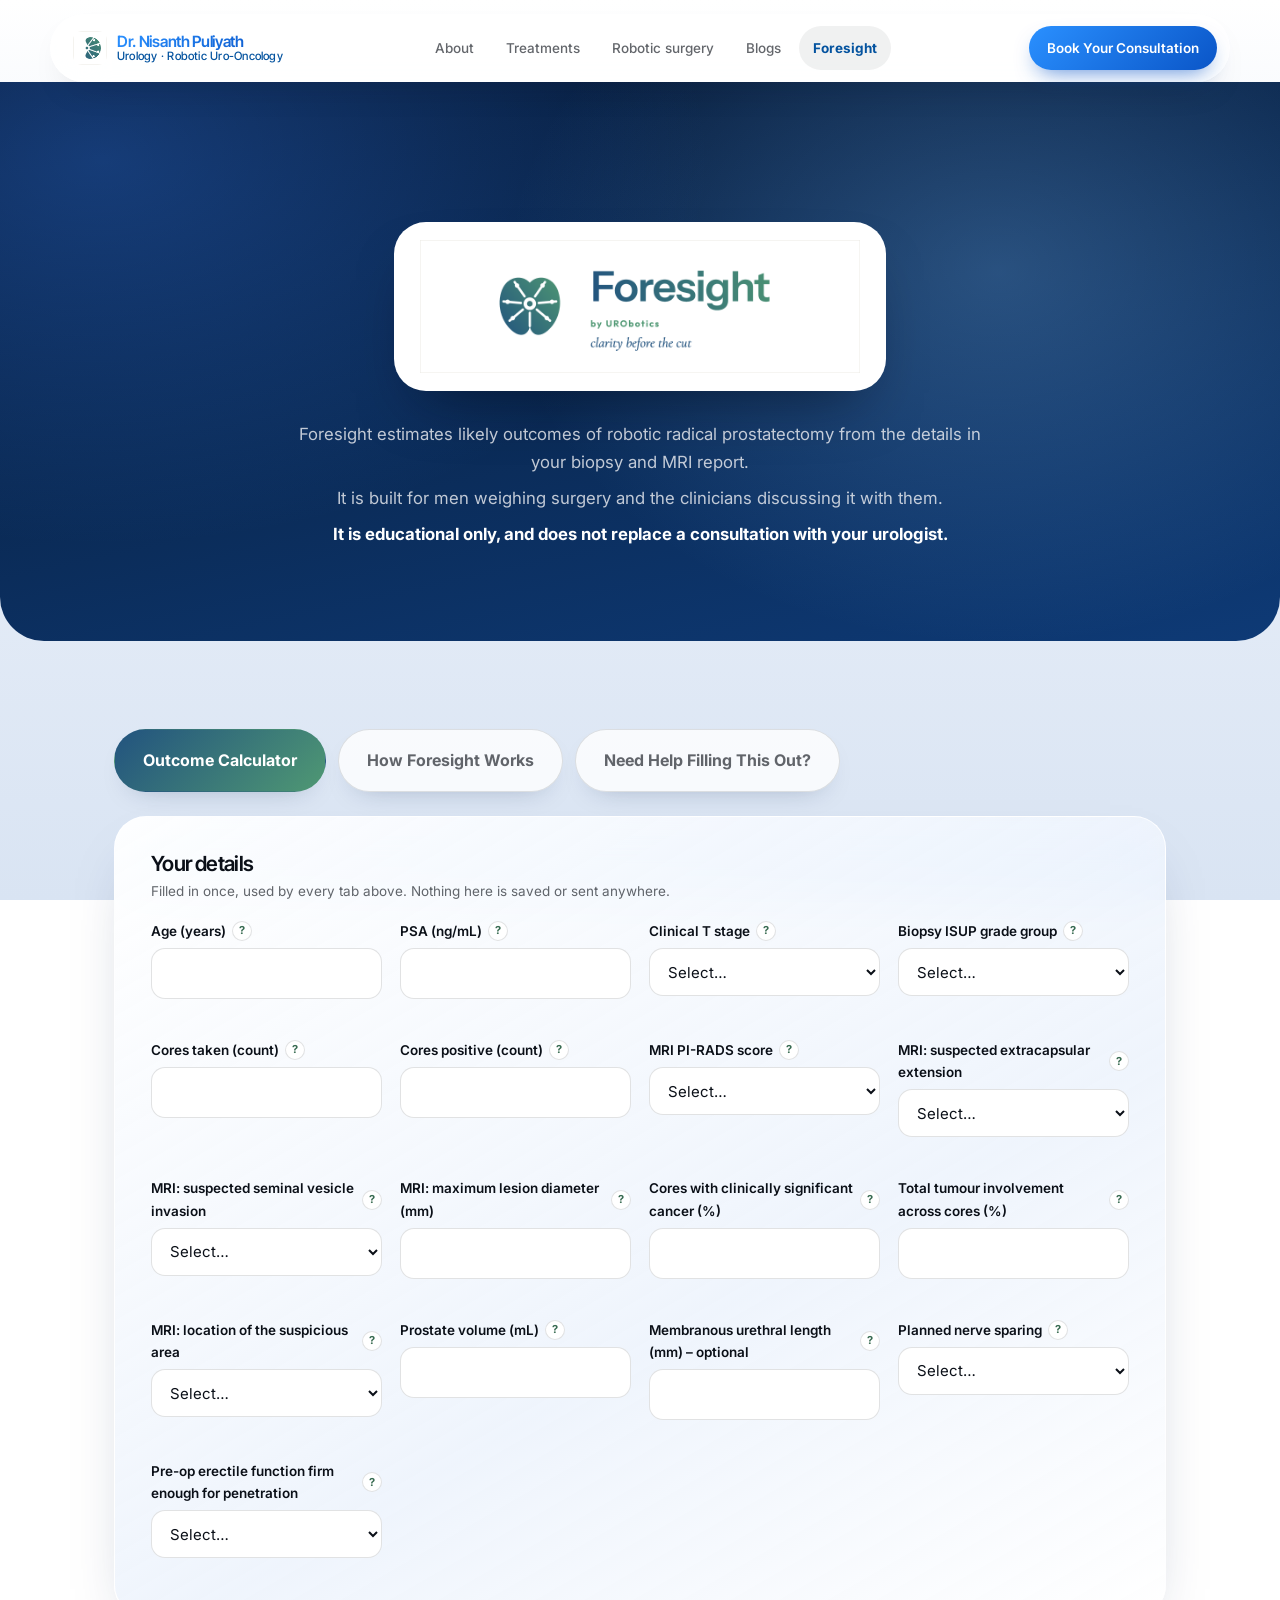
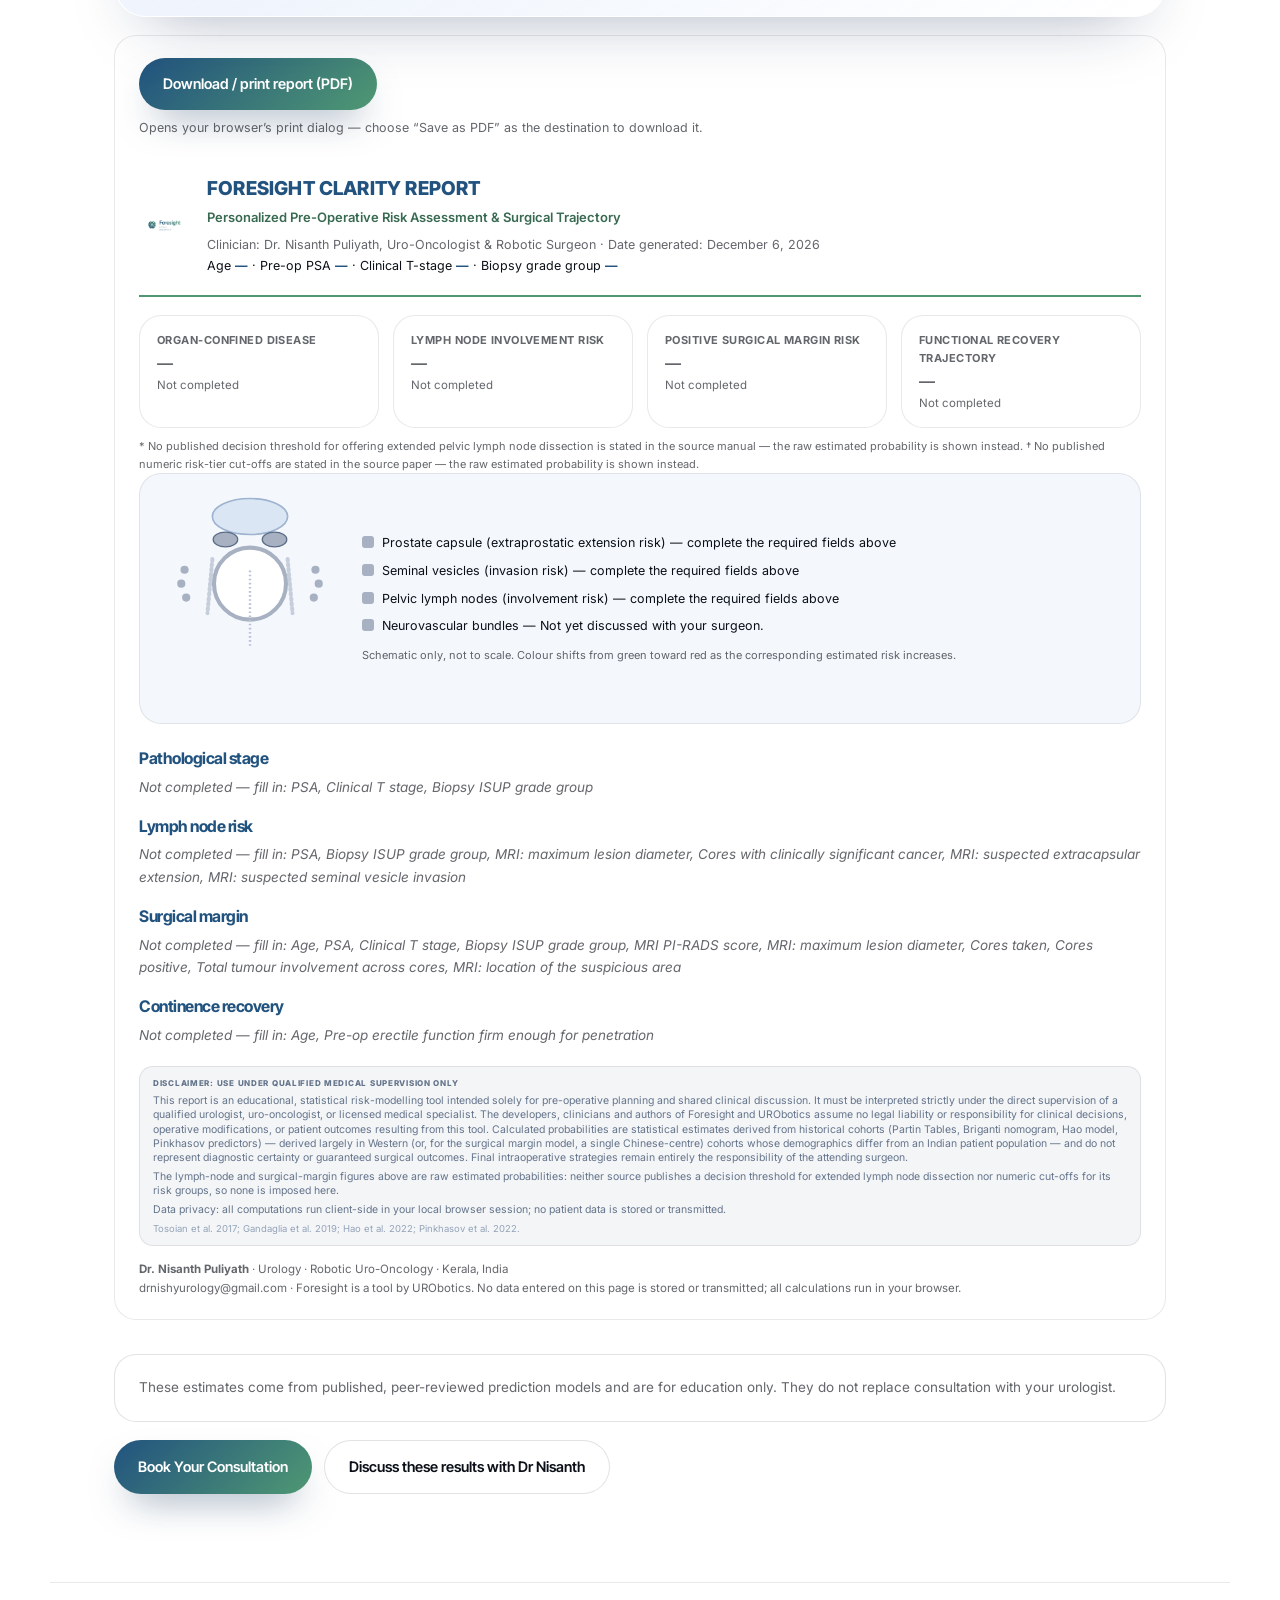
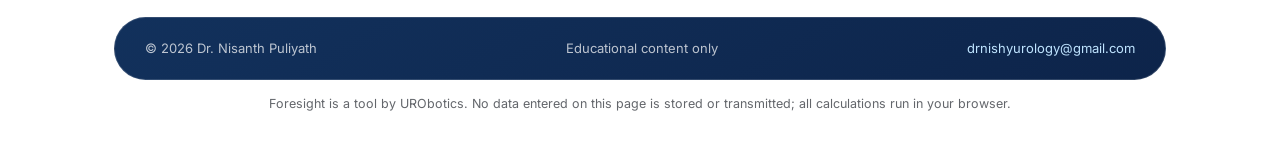
==== foresight/index.html @ 3241ddc8 "Move nav tabs above the form and rebuild print as a single-page letterhead Tabs (Outcome Calculator " ====
<!DOCTYPE html>
<html lang="en-IN">
<head>
<meta charset="UTF-8">
<meta name="viewport" content="width=device-width, initial-scale=1.0">
<title>Foresight by URObotics | Prostate cancer surgery outcome calculator</title>
<meta name="description" content="An educational pre-operative outcome calculator for men considering robotic radical prostatectomy, built on published prediction models. Not a substitute for consultation.">
<meta name="robots" content="index, follow, max-image-preview:large">
<meta name="theme-color" content="#eaf0f9">
<link rel="canonical" href="https://drnisanthpuliyathurologist.org/foresight/">
<link rel="icon" type="image/png" href="../images/favicon.png">
<link rel="apple-touch-icon" href="../images/favicon.png">

<meta property="og:type" content="website">
<meta property="og:locale" content="en_IN">
<meta property="og:site_name" content="Dr. Nisanth Puliyath">
<meta property="og:title" content="Foresight by URObotics">
<meta property="og:description" content="An educational pre-operative outcome calculator for men considering robotic radical prostatectomy, built on published prediction models.">
<meta property="og:url" content="https://drnisanthpuliyathurologist.org/foresight/">
<meta property="og:image" content="https://drnisanthpuliyathurologist.org/images/foresight-logo.png">
<meta name="twitter:card" content="summary">
<meta name="twitter:title" content="Foresight by URObotics">
<meta name="twitter:description" content="An educational pre-operative outcome calculator for men considering robotic radical prostatectomy.">

<link rel="preconnect" href="https://fonts.googleapis.com">
<link rel="preconnect" href="https://fonts.gstatic.com" crossorigin>
<link href="https://fonts.googleapis.com/css2?family=Inter+Tight:wght@400;500;600;700&family=Inter:wght@300;400;500;600&family=IBM+Plex+Mono:wght@400;500&display=swap" rel="stylesheet">
<style>
:root{
  --ink:#0b1018; --paper:#eaf0f9; --paper-2:#ffffff;
  --blue:#0a6ed1; --blue-ink:#04539f; --blue-bright:#2a90ff;
  --text:#0b1018; --muted:rgba(11,16,24,.64);
  --edge:rgba(11,16,24,.12); --edge-soft:rgba(11,16,24,.09);
  --r-sm:14px; --r-md:22px; --r-lg:32px; --r-xl:44px;
  --maxw:1180px; --pad:clamp(20px,5vw,64px);
  /* Foresight's own accent palette, sampled directly from the Foresight
     by URObotics logo (images/foresight-logo.png). --fs-teal-ink is a
     darkened variant of the sampled teal for text use, since the logo's
     own teal (#4f9873) only contrasts 3.46:1 on white (fails WCAG AA for
     body text); darkened to #376a50 for 6.29:1. */
  --fs-navy:#22537f; --fs-teal:#4f9873; --fs-teal-ink:#376a50;
  --fs-gradient:linear-gradient(135deg,var(--fs-navy),var(--fs-teal));
}
*,*::before,*::after{ box-sizing:border-box; }
html{ scroll-behavior:smooth; }
body{
  margin:0; background:linear-gradient(180deg,#ffffff 0%,var(--paper) 38%,#d9e4f3 100%);
  background-attachment:fixed; color:var(--text);
  font-family:'Inter',-apple-system,system-ui,sans-serif; font-size:17px; line-height:1.65;
  -webkit-font-smoothing:antialiased;
}
img{ max-width:100%; display:block; }
a{ color:inherit; text-decoration:none; }
button{ font:inherit; color:inherit; background:none; border:none; cursor:pointer; }
:focus-visible{ outline:2px solid var(--blue); outline-offset:3px; border-radius:6px; }
h1,h2,h3{ font-family:'Inter Tight',sans-serif; font-weight:600; letter-spacing:-.03em; line-height:1.1; margin:0; }
p{ margin:0 0 1em; }
p:last-child{ margin-bottom:0; }
.wrap{ max-width:var(--maxw); margin:0 auto; padding-inline:var(--pad); }
.band{ padding-block:clamp(48px,7vw,88px); }

/* nav (matches index.html) */
.nav{
  position:sticky; top:14px; z-index:80; margin:14px auto 0; width:min(calc(100% - 28px),var(--maxw));
  display:flex; align-items:center; justify-content:space-between; gap:20px;
  padding:11px 12px 11px 22px; border-radius:999px;
  background:rgba(255,255,255,.82); backdrop-filter:blur(26px) saturate(180%);
  -webkit-backdrop-filter:blur(26px) saturate(180%);
  border:1px solid rgba(255,255,255,.9);
  box-shadow:inset 0 1px 0 #fff, 0 16px 40px -26px rgba(11,16,24,.45);
}
.brand{ display:flex; align-items:center; gap:10px; }
.brand-mark{ width:34px; height:34px; border-radius:9px; object-fit:cover; flex:0 0 auto; }
.brand-copy{ display:flex; flex-direction:column; line-height:1.15; }
.brand-copy b{
  font-family:'Inter Tight',sans-serif; font-size:15.5px; font-weight:600; letter-spacing:-.02em;
  background:linear-gradient(135deg,#2a90ff,#0a55c7); -webkit-background-clip:text; background-clip:text; color:transparent;
}
.brand-copy span{ font-family:'Inter Tight',sans-serif; font-size:11.5px; font-weight:500; letter-spacing:.02em; color:var(--blue-ink); }
.nav-links{ display:flex; align-items:center; gap:4px; }
.nav-links a{ font-size:13.5px; font-weight:500; color:var(--muted); padding:11px 14px; border-radius:999px; transition:color .2s,background .25s; }
.nav-links a:hover,.nav-links a[aria-current]{ color:var(--text); background:rgba(11,16,24,.06); }
.nav-links a[aria-current]{ color:var(--blue-ink); font-weight:700; }
.nav-cta{
  font-size:13.5px; font-weight:600; padding:11px 18px; border-radius:999px; white-space:nowrap;
  background:linear-gradient(135deg,#2a90ff,#0a55c7); color:#fff; box-shadow:0 10px 22px -9px rgba(10,85,199,.7);
}
.burger{ display:none; width:46px; height:46px; border-radius:999px; border:1px solid var(--edge); background:rgba(11,16,24,.04); }
.burger i{ display:block; width:16px; height:1.5px; background:var(--text); margin:3.5px auto; transition:transform .3s,opacity .2s; }
.menu{
  position:fixed; inset:78px 14px auto 14px; z-index:79; padding:14px; border-radius:var(--r-lg);
  background:rgba(255,255,255,.96); backdrop-filter:blur(30px) saturate(180%); -webkit-backdrop-filter:blur(30px) saturate(180%);
  border:1px solid rgba(255,255,255,.9); box-shadow:0 30px 70px -30px rgba(11,16,24,.5);
  display:none; flex-direction:column;
}
.menu.open{ display:flex; }
.menu a{ padding:15px 16px; min-height:48px; display:flex; align-items:center; border-radius:var(--r-sm); font-size:16px; font-weight:500; }
.menu a:hover{ background:rgba(11,16,24,.05); }
@media (max-width:860px){ .nav-links,.nav-cta{ display:none; } .burger{ display:block; } }

/* hero band — the site's deep-blue "premium surface", matching the main
   page's header. The logo PNG bakes in its own opaque white background, so
   it sits on a white card rather than directly on the blue. */
.fs-hero-band{
  position:relative; overflow:hidden; isolation:isolate;
  background:
    radial-gradient(980px 620px at 8% 14%, rgba(56,132,255,.30), transparent 62%),
    radial-gradient(820px 620px at 78% 34%, rgba(130,195,255,.26), transparent 60%),
    linear-gradient(168deg,#061936 0%,#0a2953 48%,#0e3a76 100%);
  border-radius:0 0 var(--r-xl) var(--r-xl);
  padding-block:clamp(96px,14vw,140px) clamp(56px,8vw,84px);
}
.fs-hero{ text-align:center; }
.fs-logo-card{
  display:inline-block; background:#fff; border-radius:var(--r-lg);
  padding:18px 26px; box-shadow:0 30px 60px -28px rgba(3,10,26,.6);
}
.fs-lockup-img{ max-width:min(440px,80vw); margin:0; }
.fs-intro{ max-width:64ch; margin:24px auto 0; text-align:center; color:rgba(245,245,247,.78); font-size:1.05rem; }
.fs-intro p{ margin-bottom:.5em; }
.fs-intro strong{ color:#fff; }

/* glass card */
.glass{
  background:linear-gradient(150deg,rgba(255,255,255,.94),rgba(235,242,252,.8) 60%,rgba(255,255,255,.88));
  backdrop-filter:blur(24px) saturate(170%); -webkit-backdrop-filter:blur(24px) saturate(170%);
  border:1px solid rgba(255,255,255,.9); border-radius:var(--r-lg);
  box-shadow:0 28px 64px -34px rgba(17,38,80,.4); padding:clamp(20px,3.4vw,36px);
}

/* form */
.fs-form-wrap{ margin-top:22px; }
.fs-form{ display:grid; grid-template-columns:repeat(auto-fit,minmax(220px,1fr)); gap:18px; }
.fs-field{ display:flex; flex-direction:column; gap:6px; position:relative; }
.fs-label-row{ display:flex; align-items:center; gap:6px; }
.fs-field label{ font-size:13.5px; font-weight:600; color:var(--text); }
.fs-tip{
  width:20px; height:20px; border-radius:50%; border:1px solid var(--edge); background:#fff;
  font-size:11px; font-weight:700; color:var(--fs-teal-ink); line-height:1; flex:0 0 auto;
}
.fs-tip-text{
  display:none; font-size:12.5px; color:var(--muted); background:rgba(235,242,252,.9);
  border:1px solid var(--edge-soft); border-radius:var(--r-sm); padding:8px 10px; margin:-2px 0 2px;
}
.fs-tip-text--open{ display:block; }
.fs-field input,.fs-field select{
  font:inherit; font-size:15px; padding:12px 14px; border-radius:var(--r-sm);
  border:1px solid var(--edge); background:#fff; color:var(--text); min-height:48px;
}
.fs-field input:focus,.fs-field select:focus{ border-color:var(--fs-teal); }
.fs-field input[aria-invalid="true"],.fs-field select[aria-invalid="true"]{ border-color:#c0392b; }
.fs-error{ min-height:16px; font-size:12.5px; color:#c0392b; margin:0; }

/* tabs — primary nav, sits above the form */
.fs-tabs-wrap{ margin-bottom:24px; }
.fs-tablist{ display:flex; flex-wrap:wrap; gap:12px; margin:0; }
.fs-tab{
  padding:17px 28px; border-radius:999px; font-size:16px; font-weight:700;
  border:1px solid var(--edge); background:rgba(255,255,255,.8); color:var(--muted); min-height:56px;
  box-shadow:0 12px 28px -18px rgba(17,38,80,.35);
}
.fs-tab[aria-selected="true"]{ background:var(--fs-gradient); color:#fff; border-color:transparent; }
.fs-panels{ margin-top:18px; }
.fs-panel{ padding:22px 24px; border-radius:var(--r-md); background:rgba(255,255,255,.75); border:1px solid var(--edge-soft); }

/* CTAs + note */
.fs-note{
  margin-top:34px; padding:22px 24px; border-radius:var(--r-md);
  background:rgba(255,255,255,.72); border:1px solid var(--edge); font-size:13.5px; color:var(--muted); line-height:1.6;
}
.fs-cta-row{ display:flex; flex-wrap:wrap; gap:12px; margin-top:18px; }
.btn{
  display:inline-flex; align-items:center; gap:8px; font-family:'Inter Tight',sans-serif;
  font-size:14.5px; font-weight:600; padding:14px 24px; border-radius:999px;
}
.btn-primary{ background:var(--fs-gradient); color:#fff; box-shadow:0 18px 38px -16px rgba(22,54,92,.55); }
.btn-ghost{ background:rgba(255,255,255,.8); border:1px solid var(--edge); color:var(--text); }

/* report tab */
.fs-report{ display:flex; flex-direction:column; gap:22px; align-items:flex-start; }
.fs-report-hint{ font-size:12.5px; color:var(--muted); margin-top:-14px; }
.fs-report-doc{ width:100%; }
.fs-report-header{ display:flex; align-items:center; gap:16px; padding-bottom:18px; border-bottom:2px solid var(--fs-teal); margin-bottom:18px; }
.fs-report-logo{ width:52px; height:auto; flex:0 0 auto; }
.fs-report-title{ font-family:'Inter Tight',sans-serif; font-weight:800; font-size:1.2rem; letter-spacing:.01em; color:var(--fs-navy); text-transform:uppercase; }
.fs-report-subtitle{ font-size:13px; color:var(--fs-teal-ink); font-weight:600; margin-top:2px; }
.fs-report-meta{ font-size:12.5px; color:var(--muted); margin-top:6px; line-height:1.55; }
.fs-report-inputs{ font-size:12.5px; color:var(--text); margin-top:2px; }
.fs-report-inputs b{ color:var(--fs-navy); }
.fs-report-section{ margin-bottom:20px; }
.fs-report-heading{ font-family:'Inter Tight',sans-serif; font-weight:700; font-size:1rem; color:var(--fs-navy); margin:0 0 8px; }
.fs-report-lines{ display:flex; flex-direction:column; gap:6px; }
.fs-report-line{ display:flex; flex-wrap:wrap; justify-content:space-between; gap:6px 16px; font-size:13.5px; }
.fs-report-line-label{ color:var(--text); }
.fs-report-line-value{ color:var(--fs-teal-ink); font-weight:600; text-align:right; }
.fs-report-note,.fs-report-source{ font-size:12px; color:var(--muted); margin-top:6px; }
.fs-report-empty{ font-size:13.5px; color:var(--muted); font-style:italic; }
.fs-report-footer{ font-size:11.5px; color:var(--muted); margin-top:14px; line-height:1.6; }

/* compact fine-print disclaimer */
.fs-disclaimer{ margin-top:8px; padding:10px 13px; border-radius:var(--r-sm); border:1px solid var(--edge-soft); background:rgba(100,116,139,.07); }
.fs-disclaimer-head{ font-size:8px; font-weight:800; text-transform:uppercase; letter-spacing:.09em; color:#64748b; margin:0 0 4px; }
.fs-disclaimer-body{ font-size:10.5px; line-height:1.35; color:#64748b; }
.fs-disclaimer-body p{ margin:0 0 5px; }
.fs-disclaimer-body p:last-child{ margin-bottom:0; }
.fs-disclaimer-citations{ font-size:9.5px; color:#94a3b8; }

/* risk chips */
.fs-risk-chip{ display:inline-block; padding:2px 11px; border-radius:999px; color:#fff; font-weight:700; }
.fs-plain-odds{ font-size:11px; color:var(--muted); font-style:italic; margin-top:4px; }

/* static informational panels (How it works / Need help) */
.fs-static-heading{ font-family:'Inter Tight',sans-serif; font-weight:700; font-size:1.05rem; color:var(--fs-navy); margin:0 0 10px; }
.fs-static-section{ margin-bottom:24px; }
.fs-static-section:last-child{ margin-bottom:0; }
.fs-static-list{ margin:0; padding-left:20px; font-size:14.5px; color:var(--text); line-height:1.6; }
.fs-static-list li{ margin-bottom:6px; }
.fs-steps{ display:flex; flex-direction:column; gap:12px; }
.fs-step{ display:flex; gap:14px; align-items:flex-start; padding:15px 17px; border-radius:var(--r-md); background:rgba(255,255,255,.75); border:1px solid var(--edge-soft); }
.fs-step-num{
  flex:0 0 auto; width:28px; height:28px; border-radius:50%; background:var(--fs-gradient); color:#fff;
  display:flex; align-items:center; justify-content:center; font-weight:700; font-size:13px;
}
.fs-step-body b{ display:block; margin-bottom:3px; color:var(--fs-navy); font-family:'Inter Tight',sans-serif; }
.fs-step-body{ font-size:14px; color:var(--text); }
.fs-help-checklist{ margin:10px 0 0; padding-left:20px; font-size:14.5px; color:var(--text); line-height:1.6; }
.fs-help-checklist li{ margin-bottom:6px; }
.fs-help-position{ font-size:14.5px; color:var(--text); }
.fs-help-confidential{ font-size:12.5px; color:var(--muted); margin-top:18px; padding-top:16px; border-top:1px solid var(--edge-soft); }

/* report dashboard */
.fs-report-dash{ display:grid; grid-template-columns:repeat(auto-fit,minmax(190px,1fr)); gap:14px; margin-bottom:10px; }
.fs-dash-card{ background:#fff; border:1px solid var(--edge-soft); border-radius:var(--r-md); padding:15px 17px; }
.fs-dash-card-label{ font-size:11px; font-weight:700; letter-spacing:.04em; text-transform:uppercase; color:var(--muted); margin-bottom:6px; }
.fs-dash-card-value{ font-family:'Inter Tight',sans-serif; font-weight:700; font-size:1.5rem; color:var(--fs-navy); line-height:1.1; }
.fs-dash-card-value--muted{ color:var(--muted); font-size:1rem; font-weight:600; }
.fs-dash-card-sub{ font-size:11.5px; color:var(--muted); margin-top:5px; line-height:1.45; }
.fs-report-dash-notes{ font-size:11px; color:var(--muted); margin:8px 0 24px; line-height:1.6; }

/* anatomical diagram */
.fs-anatomy{ display:flex; flex-wrap:wrap; gap:22px; align-items:center; margin-bottom:26px; padding:18px 20px; border-radius:var(--r-md); background:rgba(235,242,252,.55); border:1px solid var(--edge-soft); }
.fs-anatomy-svg{ width:180px; height:auto; flex:0 0 auto; }
.fs-anatomy-legend{ flex:1 1 220px; display:flex; flex-direction:column; gap:7px; font-size:12.5px; color:var(--text); }
.fs-anatomy-legend-row{ display:flex; align-items:flex-start; gap:8px; }
.fs-anatomy-swatch{ width:12px; height:12px; border-radius:3px; flex:0 0 auto; margin-top:3px; }
.fs-anatomy-caption{ font-size:11px; color:var(--muted); margin-top:2px; }

/* print-only "Centered Hero" letterhead — hidden on screen, shown only in @media print below */
.fs-print-header{ display:none; }

@page{ size:A4 portrait; margin:12mm 15mm; }
@media print{
  .nav, .menu, .fs-hero-band, .fs-form-wrap, .fs-tabs-wrap, .fs-note, .fs-cta-row, footer,
  #netlify-identity-widget, [id*="netlify-toolbar" i], [class*="netlify-toolbar" i], [id*="netlify-badge" i], [class*="netlify-badge" i],
  .no-print{ display:none !important; }
  body{ background:#fff !important; }
  main.wrap.band{ padding:0 !important; max-width:100% !important; }
  .fs-panels, .fs-panel{ padding:0 !important; margin:0 !important; border:none !important; box-shadow:none !important; background:#fff !important; border-radius:0 !important; }
  .fs-panel[hidden]{ display:none !important; }
  .fs-report{ display:block; gap:0; }

  /* Centered Hero letterhead replaces the on-screen left-aligned header */
  .fs-report-header{ display:none !important; }
  .fs-print-header{
    display:flex; flex-direction:column; align-items:center; text-align:center;
    border-bottom:2px solid #e2e8f0; padding-bottom:10px; margin-bottom:14px;
  }
  .fs-print-logo{ max-height:100px; width:auto; margin:0 auto 8px; }
  .fs-print-title{ font-family:'Inter Tight',sans-serif; font-weight:800; font-size:20pt; letter-spacing:-.01em; color:var(--fs-navy); text-transform:uppercase; }
  .fs-print-subtitle{ font-size:11pt; color:#64748b; margin-top:3px; }
  .fs-print-meta{ font-size:9pt; color:#475569; margin-top:10px; line-height:1.6; }
  .fs-print-meta b{ color:var(--fs-navy); }

  .fs-report-dash{ grid-template-columns:repeat(4,1fr); gap:8px; margin-bottom:10px; }
  .fs-dash-card{ border:1px solid #ccc; padding:7px 9px; break-inside:avoid; }
  .fs-dash-card-value{ font-size:1.2rem; }
  .fs-report-dash-notes{ display:none !important; }
  .fs-anatomy{ background:#fff !important; border:1px solid #ccc; break-inside:avoid; padding:12px 16px; margin:0 auto 14px; gap:16px; justify-content:center; max-width:520px; }
  .fs-anatomy-svg{ width:130px; }

  /* Aggressive pruning: the per-model detail write-ups (raw CI breakdowns,
     odds ratios, "no published threshold" caveats) are dropped from print
     entirely — the dashboard + disclaimer already carry what a printed
     page needs; the full detail stays in the on-screen calculator. */
  .fs-report-section{ display:none !important; }

  .fs-disclaimer{ break-inside:avoid; margin-top:8px; padding:8px 11px; }
  .fs-disclaimer-head{ font-size:8pt !important; }
  .fs-disclaimer-body{ font-size:7.5pt !important; line-height:1.3 !important; }
  .fs-disclaimer-citations{ font-size:7pt !important; }
  .fs-report-footer{ font-size:6.5pt; margin-top:8px; }
}

/* footer */
footer{ padding:34px 0 44px; border-top:1px solid var(--edge-soft); margin-top:20px; }
.foot{
  display:flex; flex-wrap:wrap; gap:16px; justify-content:space-between; align-items:center;
  padding:20px clamp(20px,3vw,30px); border-radius:var(--r-lg);
  background:linear-gradient(150deg,#12315c,#0d244a); border:1px solid rgba(255,255,255,.14);
  color:rgba(255,255,255,.72); font-size:13px;
}
.foot a{ color:#bfe4ff; }
.foot a:hover{ color:#fff; }
.fs-privacy{ margin-top:14px; font-size:12.5px; color:var(--muted); text-align:center; }
</style>
</head>
<body>

<nav class="nav" id="nav">
  <a href="../index.html" class="brand">
    <img src="../images/favicon.png" alt="" class="brand-mark" width="34" height="34">
    <span class="brand-copy">
      <b>Dr. Nisanth Puliyath</b>
      <span>Urology &middot; Robotic Uro-Oncology</span>
    </span>
  </a>
  <div class="nav-links">
    <a href="../index.html#about">About</a>
    <a href="../index.html#treatments">Treatments</a>
    <a href="../index.html#robotic">Robotic surgery</a>
    <a href="../blog.html">Blogs</a>
    <a href="./" aria-current="page">Foresight</a>
  </div>
  <a href="https://cloudurologist.setmore.com?utm_source=in-app&amp;utm_medium=iosapp&amp;utm_campaign=settsharebp" class="nav-cta" target="_blank" rel="noopener">Book Your Consultation</a>
  <button class="burger" id="burger" aria-label="Open menu" aria-expanded="false" aria-controls="menu">
    <i></i><i></i><i></i>
  </button>
</nav>
<div class="menu" id="menu">
  <a href="../index.html#about">About</a>
  <a href="../index.html#treatments">Treatments</a>
  <a href="../index.html#robotic">Robotic surgery</a>
  <a href="../blog.html">Blogs</a>
  <a href="./" aria-current="page">Foresight</a>
  <a href="https://cloudurologist.setmore.com?utm_source=in-app&amp;utm_medium=iosapp&amp;utm_campaign=settsharebp" target="_blank" rel="noopener">Book Your Consultation</a>
</div>

<div class="fs-hero-band">
  <div class="wrap fs-hero">
    <h1><span class="fs-logo-card"><img class="fs-lockup-img" src="../images/foresight-logo.png" alt="Foresight by URObotics — clarity before the cut"></span></h1>
    <div class="fs-intro">
      <p>Foresight estimates likely outcomes of robotic radical prostatectomy from the details in your biopsy and MRI report.</p>
      <p>It is built for men weighing surgery and the clinicians discussing it with them.</p>
      <p><strong>It is educational only, and does not replace a consultation with your urologist.</strong></p>
    </div>
  </div>
</div>

<main class="wrap band">

  <div id="foresight-tabs" class="fs-tabs-wrap"></div>

  <div class="glass fs-form-wrap">
    <h2 style="font-size:1.3rem;margin-bottom:4px">Your details</h2>
    <p style="font-size:13.5px;color:var(--muted);margin-bottom:0">Filled in once, used by every tab above. Nothing here is saved or sent anywhere.</p>
    <div id="foresight-form" style="margin-top:18px"></div>
  </div>

  <div id="foresight-results"></div>

  <div class="fs-note">
    These estimates come from published, peer-reviewed prediction models and are for education only. They do not replace consultation with your urologist.
  </div>
  <div class="fs-cta-row">
    <a class="btn btn-primary" href="https://cloudurologist.setmore.com?utm_source=in-app&amp;utm_medium=iosapp&amp;utm_campaign=settsharebp" target="_blank" rel="noopener">Book Your Consultation</a>
    <a class="btn btn-ghost" href="mailto:drnishyurology@gmail.com?subject=Discussing%20my%20Foresight%20results">Discuss these results with Dr Nisanth</a>
  </div>

</main>

<footer class="wrap">
  <div class="foot">
    <span>&copy; 2026 Dr. Nisanth Puliyath</span>
    <span>Educational content only</span>
    <a href="mailto:drnishyurology@gmail.com">drnishyurology@gmail.com</a>
  </div>
  <p class="fs-privacy">Foresight is a tool by URObotics. No data entered on this page is stored or transmitted; all calculations run in your browser.</p>
</footer>

<script>
(function(){
  'use strict';
  var burger = document.getElementById('burger');
  var menu = document.getElementById('menu');
  if (burger && menu){
    burger.addEventListener('click', function(){
      var open = menu.classList.toggle('open');
      burger.setAttribute('aria-expanded', open ? 'true' : 'false');
    });
  }
})();
</script>
<script src="models.js"></script>
<script src="app.js"></script>
</body>
</html>
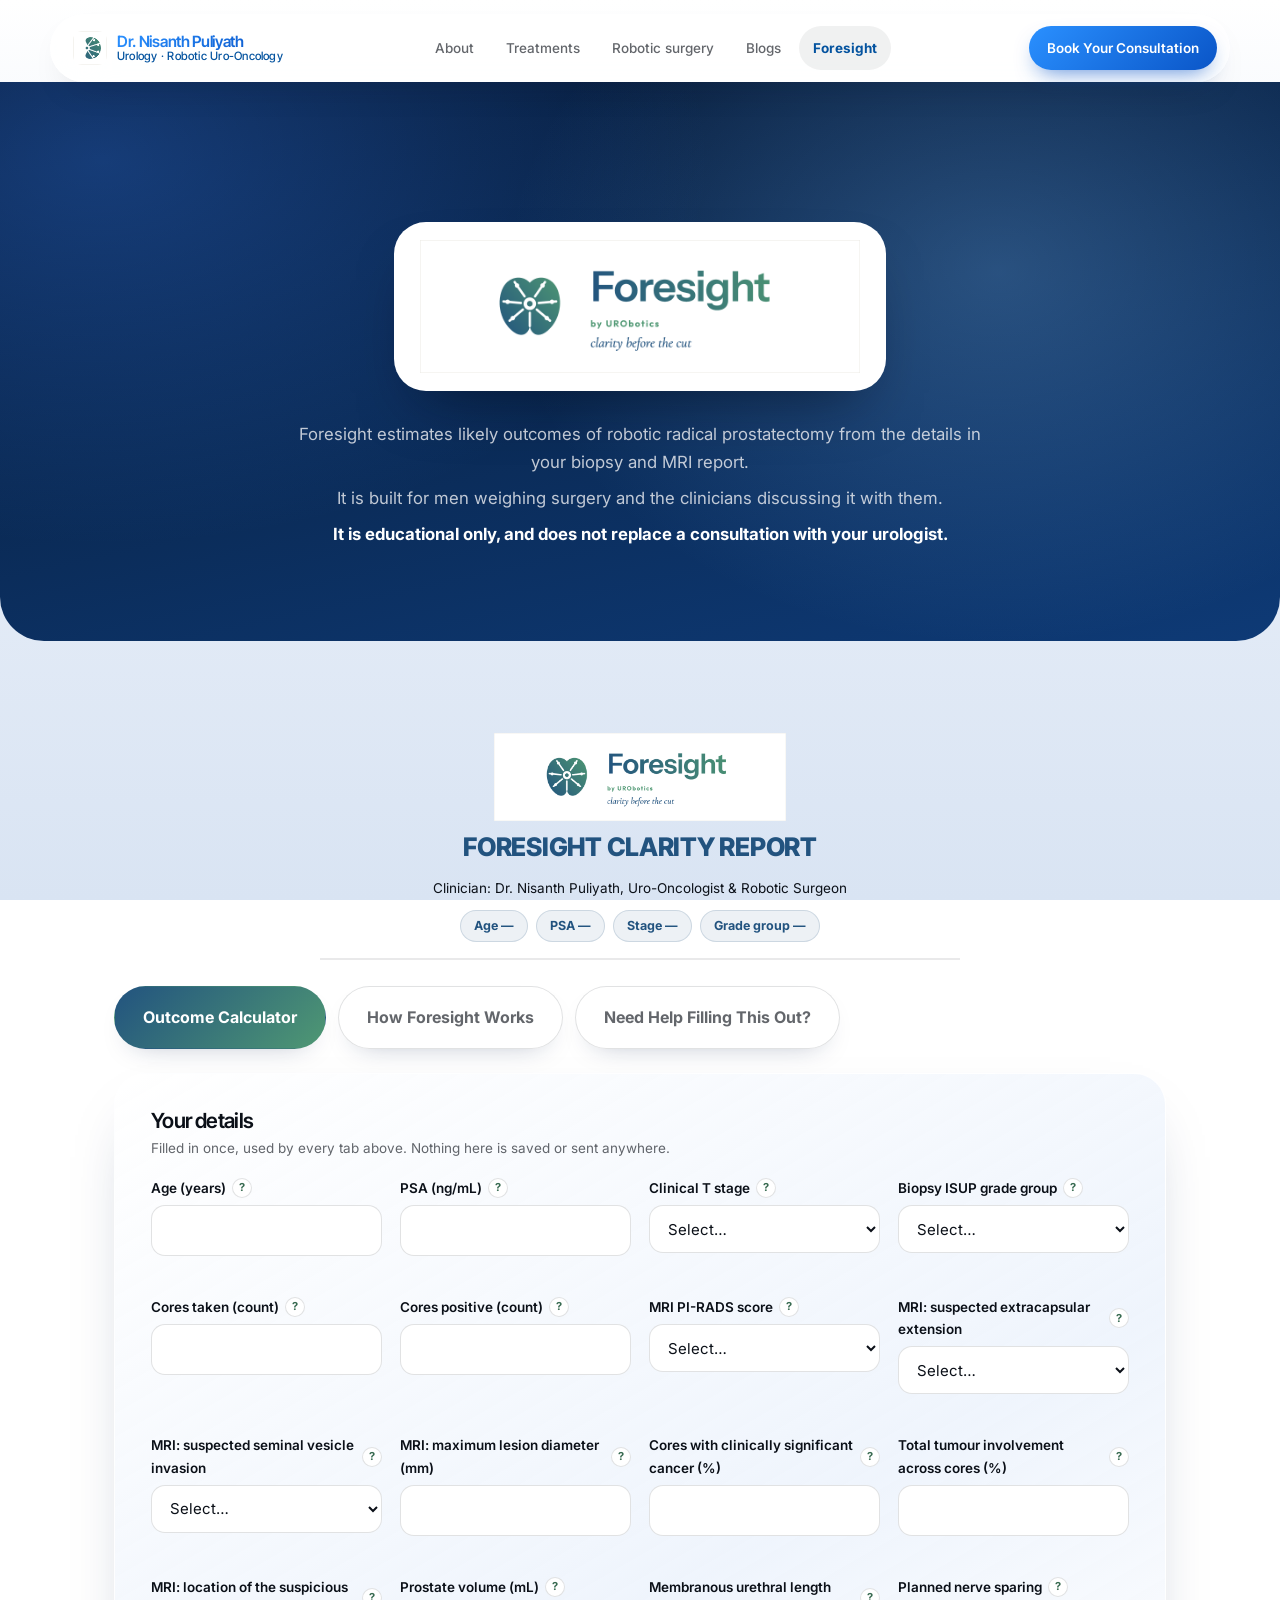
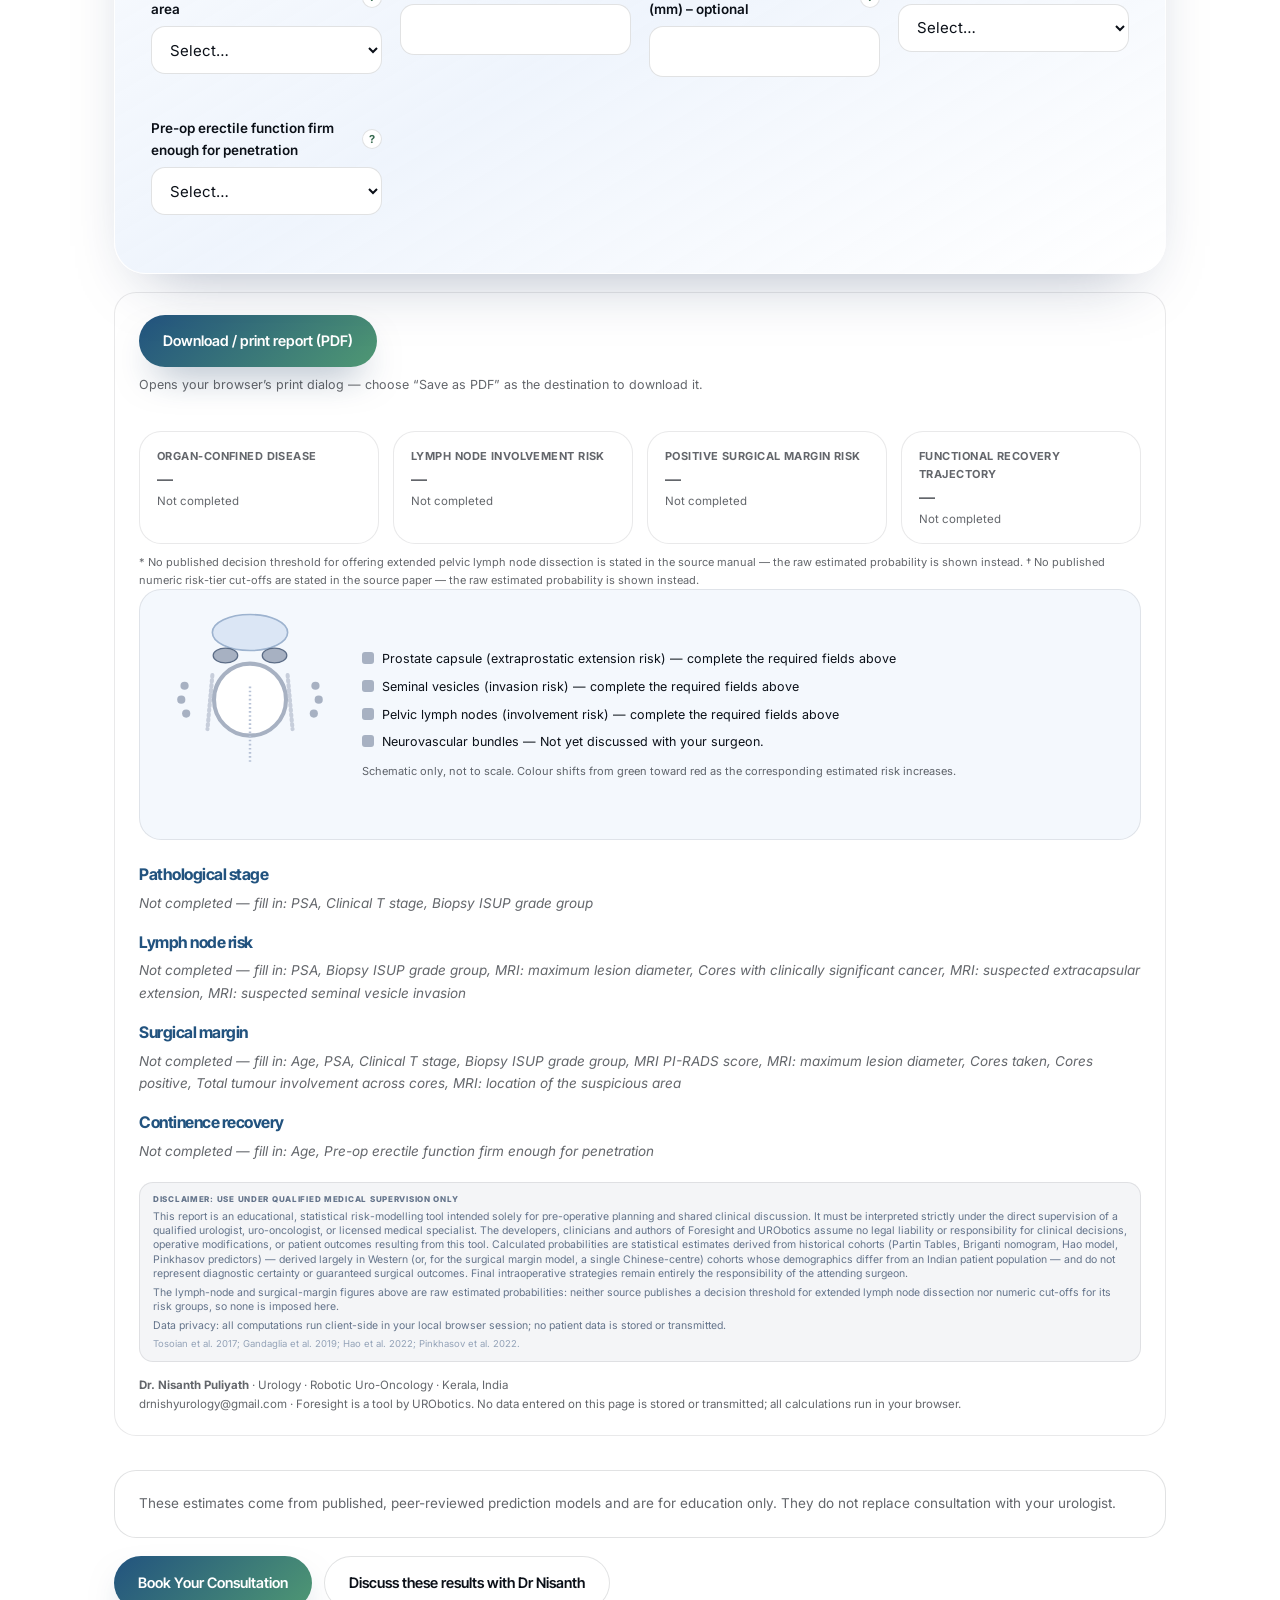
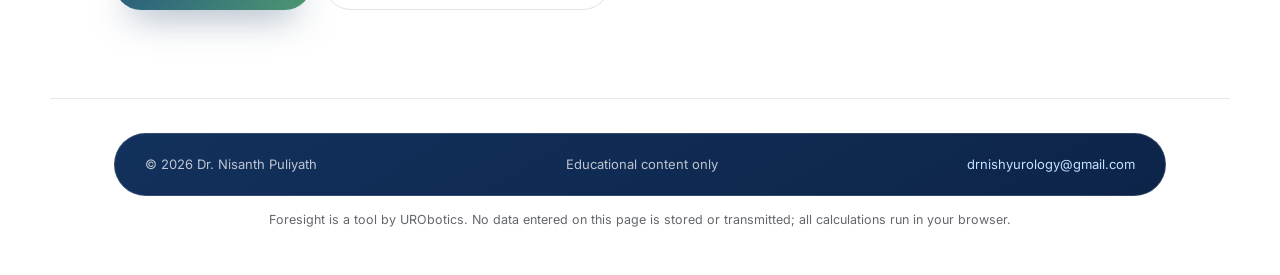
==== commit c0c25797: "Make the logo/title letterhead shared across all 3 tabs Previously the Foresight logo + "Foresight C" ====
--- a/foresight/index.html
+++ b/foresight/index.html
@@ -151,6 +151,26 @@
 .fs-field input[aria-invalid="true"],.fs-field select[aria-invalid="true"]{ border-color:#c0392b; }
 .fs-error{ min-height:16px; font-size:12.5px; color:#c0392b; margin:0; }
 
+/* letterhead — logo + title stay visible on every tab; the clinician /
+   patient-input badges only show while the Outcome Calculator tab is
+   active. Serves both the on-screen page and the printed report. */
+.fs-letterhead{ text-align:center; padding-top:4px; margin-bottom:26px; }
+.fs-letterhead-logo{ height:88px; width:auto; margin:0 auto 12px; display:block; }
+.fs-letterhead-title{
+  font-family:'Inter Tight',sans-serif; font-weight:800; font-size:1.6rem; letter-spacing:-.01em;
+  color:var(--fs-navy); text-transform:uppercase; margin:0 0 16px;
+}
+.fs-letterhead-meta{
+  display:flex; flex-wrap:wrap; justify-content:center; align-items:center; gap:10px 18px;
+  border-bottom:2px solid var(--edge-soft); padding-bottom:16px; max-width:640px; margin:0 auto;
+}
+.fs-letterhead-clinician{ font-size:13.5px; color:var(--text); }
+.fs-letterhead-badges{ display:flex; flex-wrap:wrap; gap:8px; justify-content:center; }
+.fs-badge{
+  font-size:12.5px; font-weight:700; padding:5px 13px; border-radius:999px;
+  background:rgba(34,83,127,.08); color:var(--fs-navy); border:1px solid rgba(34,83,127,.16);
+}
+
 /* tabs — primary nav, sits above the form */
 .fs-tabs-wrap{ margin-bottom:24px; }
 .fs-tablist{ display:flex; flex-wrap:wrap; gap:12px; margin:0; }
@@ -180,13 +200,6 @@
 .fs-report{ display:flex; flex-direction:column; gap:22px; align-items:flex-start; }
 .fs-report-hint{ font-size:12.5px; color:var(--muted); margin-top:-14px; }
 .fs-report-doc{ width:100%; }
-.fs-report-header{ display:flex; align-items:center; gap:16px; padding-bottom:18px; border-bottom:2px solid var(--fs-teal); margin-bottom:18px; }
-.fs-report-logo{ width:52px; height:auto; flex:0 0 auto; }
-.fs-report-title{ font-family:'Inter Tight',sans-serif; font-weight:800; font-size:1.2rem; letter-spacing:.01em; color:var(--fs-navy); text-transform:uppercase; }
-.fs-report-subtitle{ font-size:13px; color:var(--fs-teal-ink); font-weight:600; margin-top:2px; }
-.fs-report-meta{ font-size:12.5px; color:var(--muted); margin-top:6px; line-height:1.55; }
-.fs-report-inputs{ font-size:12.5px; color:var(--text); margin-top:2px; }
-.fs-report-inputs b{ color:var(--fs-navy); }
 .fs-report-section{ margin-bottom:20px; }
 .fs-report-heading{ font-family:'Inter Tight',sans-serif; font-weight:700; font-size:1rem; color:var(--fs-navy); margin:0 0 8px; }
 .fs-report-lines{ display:flex; flex-direction:column; gap:6px; }
@@ -245,9 +258,6 @@
 .fs-anatomy-swatch{ width:12px; height:12px; border-radius:3px; flex:0 0 auto; margin-top:3px; }
 .fs-anatomy-caption{ font-size:11px; color:var(--muted); margin-top:2px; }
 
-/* print-only "Centered Hero" letterhead — hidden on screen, shown only in @media print below */
-.fs-print-header{ display:none; }
-
 @page{ size:A4 portrait; margin:12mm 15mm; }
 @media print{
   .nav, .menu, .fs-hero-band, .fs-form-wrap, .fs-tabs-wrap, .fs-note, .fs-cta-row, footer,
@@ -259,17 +269,13 @@
   .fs-panel[hidden]{ display:none !important; }
   .fs-report{ display:block; gap:0; }
 
-  /* Centered Hero letterhead replaces the on-screen left-aligned header */
-  .fs-report-header{ display:none !important; }
-  .fs-print-header{
-    display:flex; flex-direction:column; align-items:center; text-align:center;
-    border-bottom:2px solid #e2e8f0; padding-bottom:10px; margin-bottom:14px;
-  }
-  .fs-print-logo{ max-height:100px; width:auto; margin:0 auto 8px; }
-  .fs-print-title{ font-family:'Inter Tight',sans-serif; font-weight:800; font-size:20pt; letter-spacing:-.01em; color:var(--fs-navy); text-transform:uppercase; }
-  .fs-print-subtitle{ font-size:11pt; color:#64748b; margin-top:3px; }
-  .fs-print-meta{ font-size:9pt; color:#475569; margin-top:10px; line-height:1.6; }
-  .fs-print-meta b{ color:var(--fs-navy); }
+  /* Same shared letterhead as on screen, just re-sized to fit one page */
+  .fs-letterhead{ margin-bottom:14px; }
+  .fs-letterhead-logo{ height:100px; margin-bottom:8px; }
+  .fs-letterhead-title{ font-size:20pt; margin-bottom:10px; }
+  .fs-letterhead-meta{ padding-bottom:10px; gap:6px 14px; }
+  .fs-letterhead-clinician{ font-size:9pt; color:#475569; }
+  .fs-badge{ font-size:8pt; padding:3px 10px; }
 
   .fs-report-dash{ grid-template-columns:repeat(4,1fr); gap:8px; margin-bottom:10px; }
   .fs-dash-card{ border:1px solid #ccc; padding:7px 9px; break-inside:avoid; }
@@ -347,6 +353,8 @@
 </div>
 
 <main class="wrap band">
+
+  <div id="foresight-letterhead"></div>
 
   <div id="foresight-tabs" class="fs-tabs-wrap"></div>
 
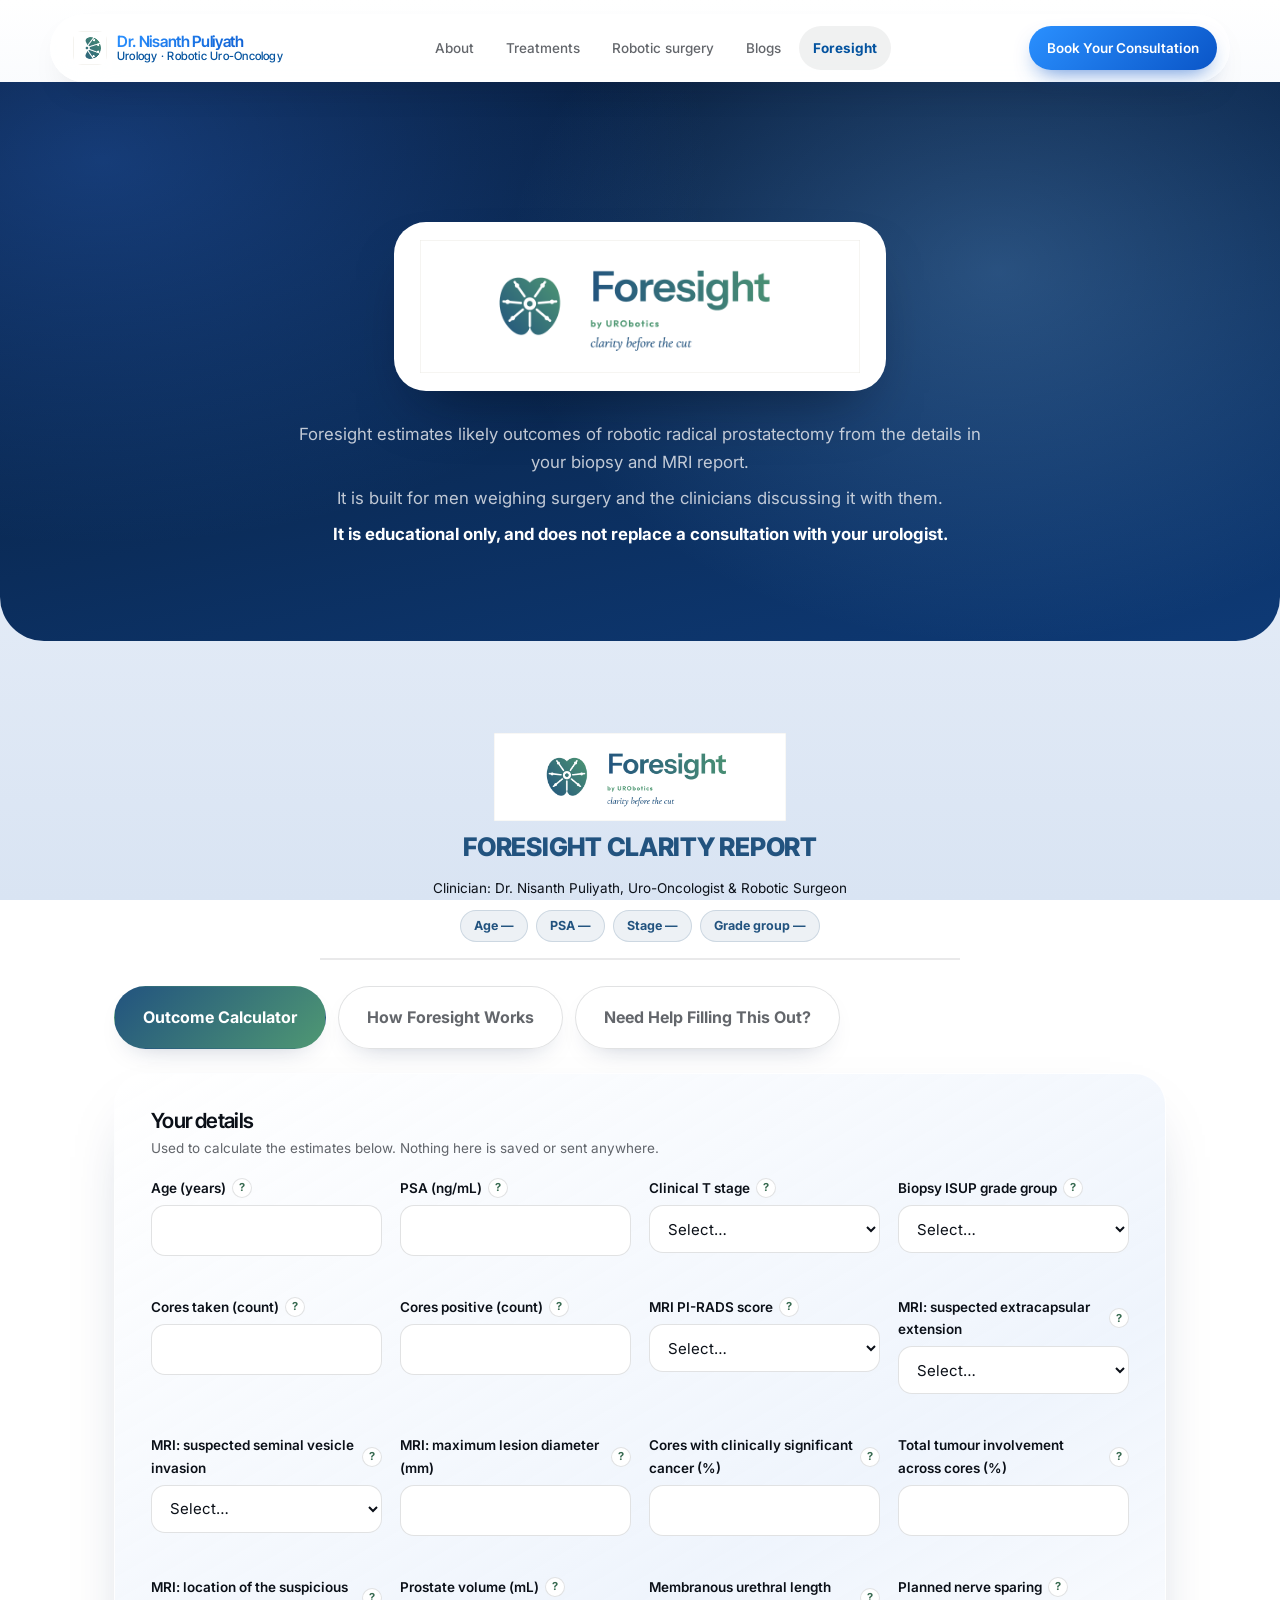
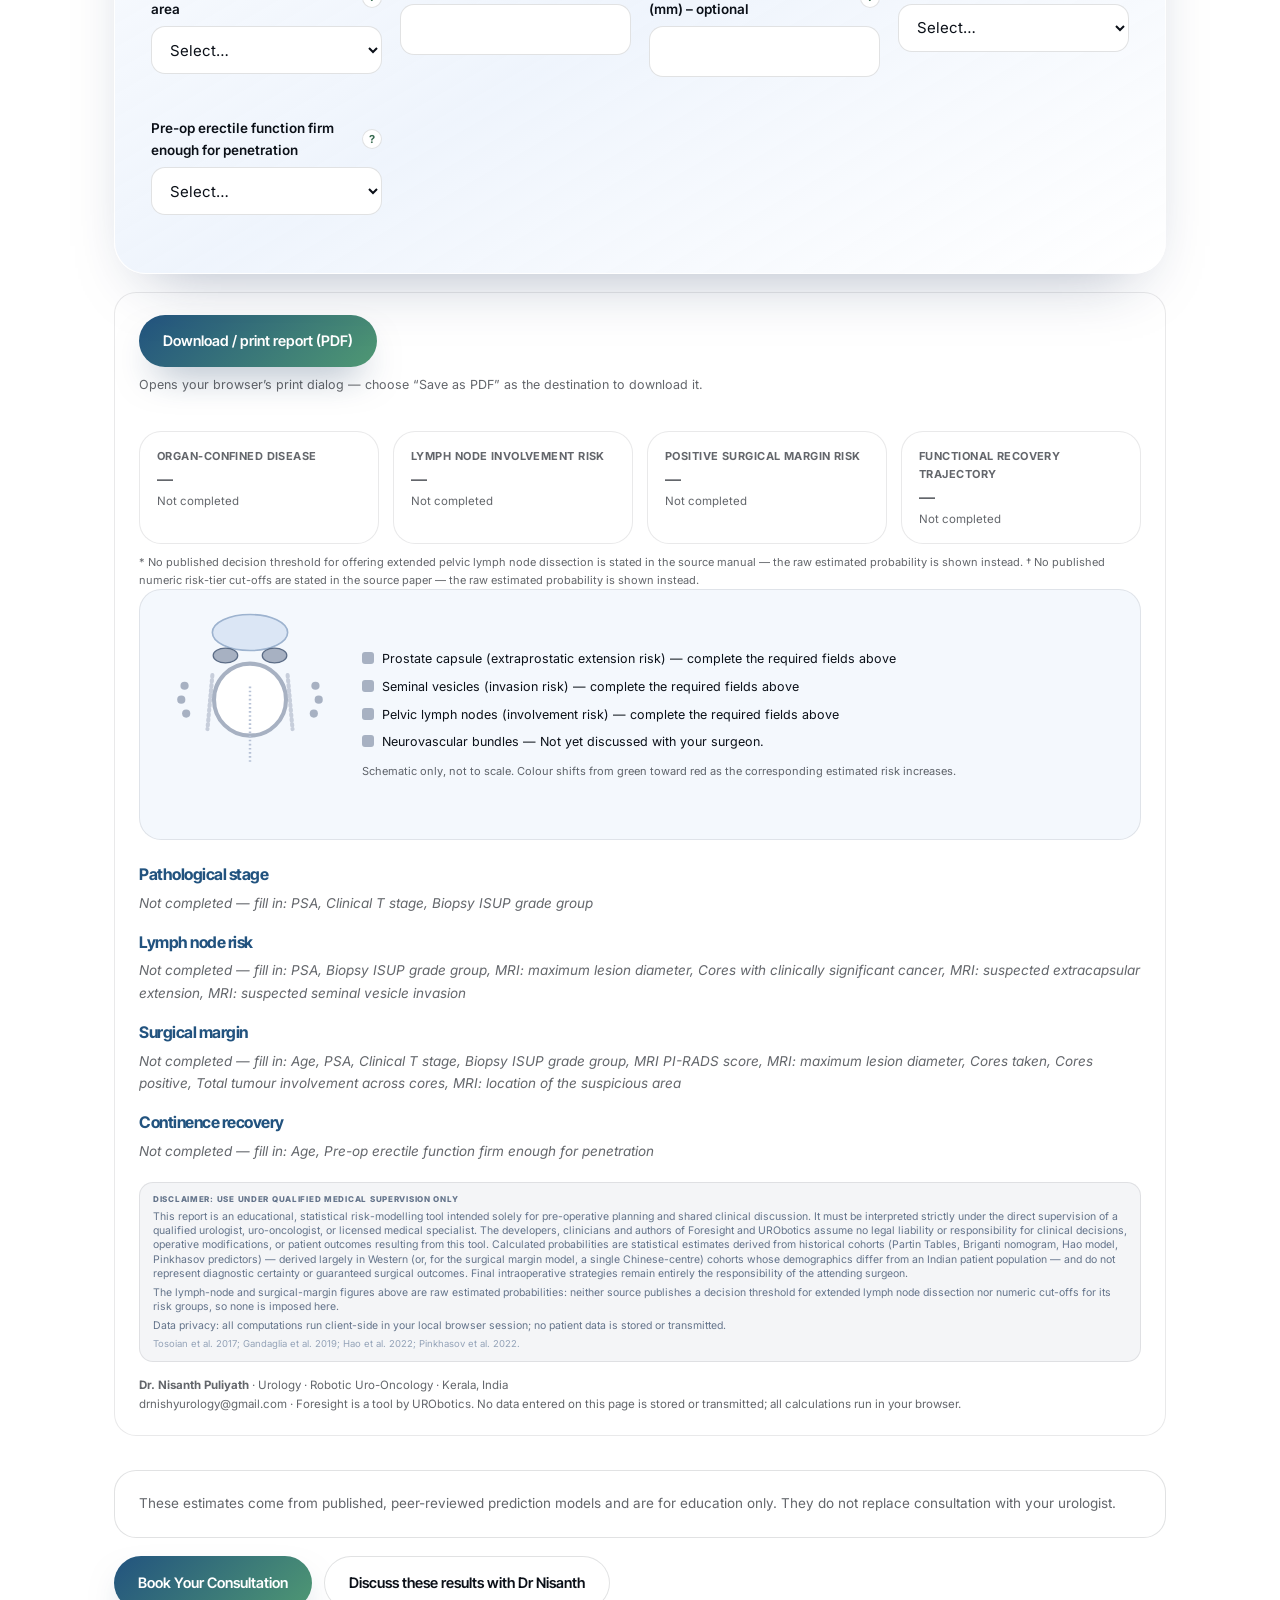
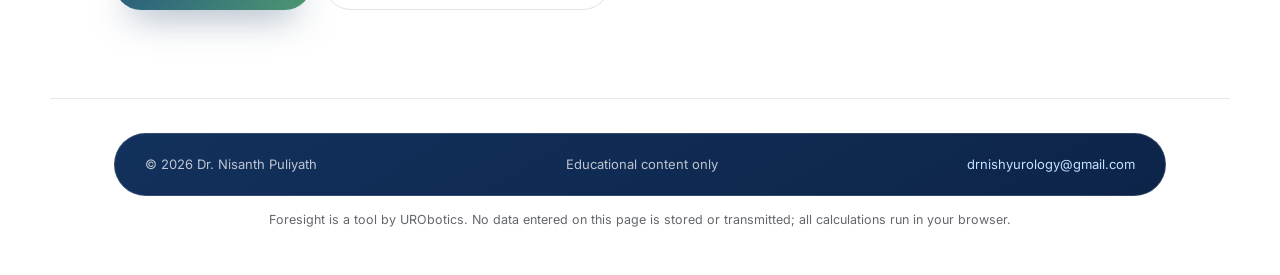
==== commit 1e3c90d2: "Show the "Your details" form only on the Outcome Calculator tab Previously the form stayed visible o" ====
--- a/foresight/index.html
+++ b/foresight/index.html
@@ -358,9 +358,9 @@
 
   <div id="foresight-tabs" class="fs-tabs-wrap"></div>
 
-  <div class="glass fs-form-wrap">
+  <div id="foresight-form-wrap" class="glass fs-form-wrap">
     <h2 style="font-size:1.3rem;margin-bottom:4px">Your details</h2>
-    <p style="font-size:13.5px;color:var(--muted);margin-bottom:0">Filled in once, used by every tab above. Nothing here is saved or sent anywhere.</p>
+    <p style="font-size:13.5px;color:var(--muted);margin-bottom:0">Used to calculate the estimates below. Nothing here is saved or sent anywhere.</p>
     <div id="foresight-form" style="margin-top:18px"></div>
   </div>
 
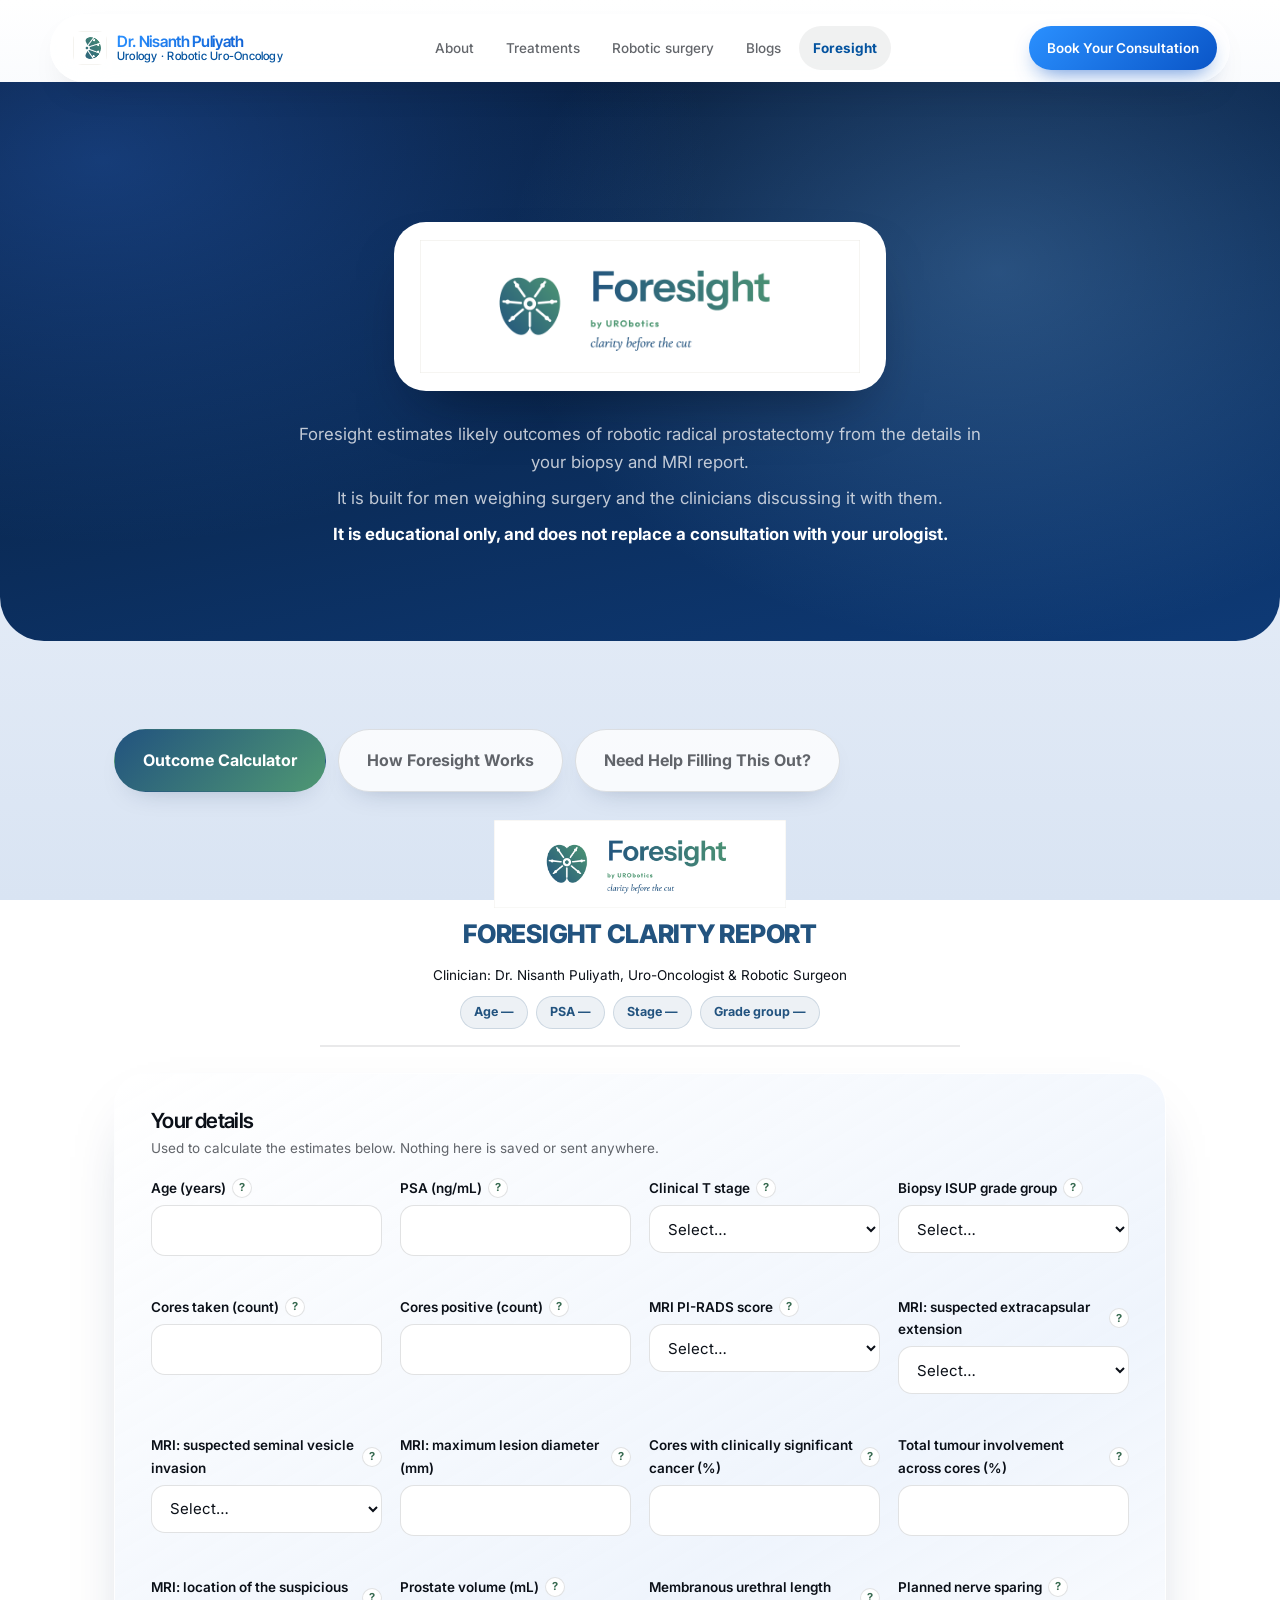
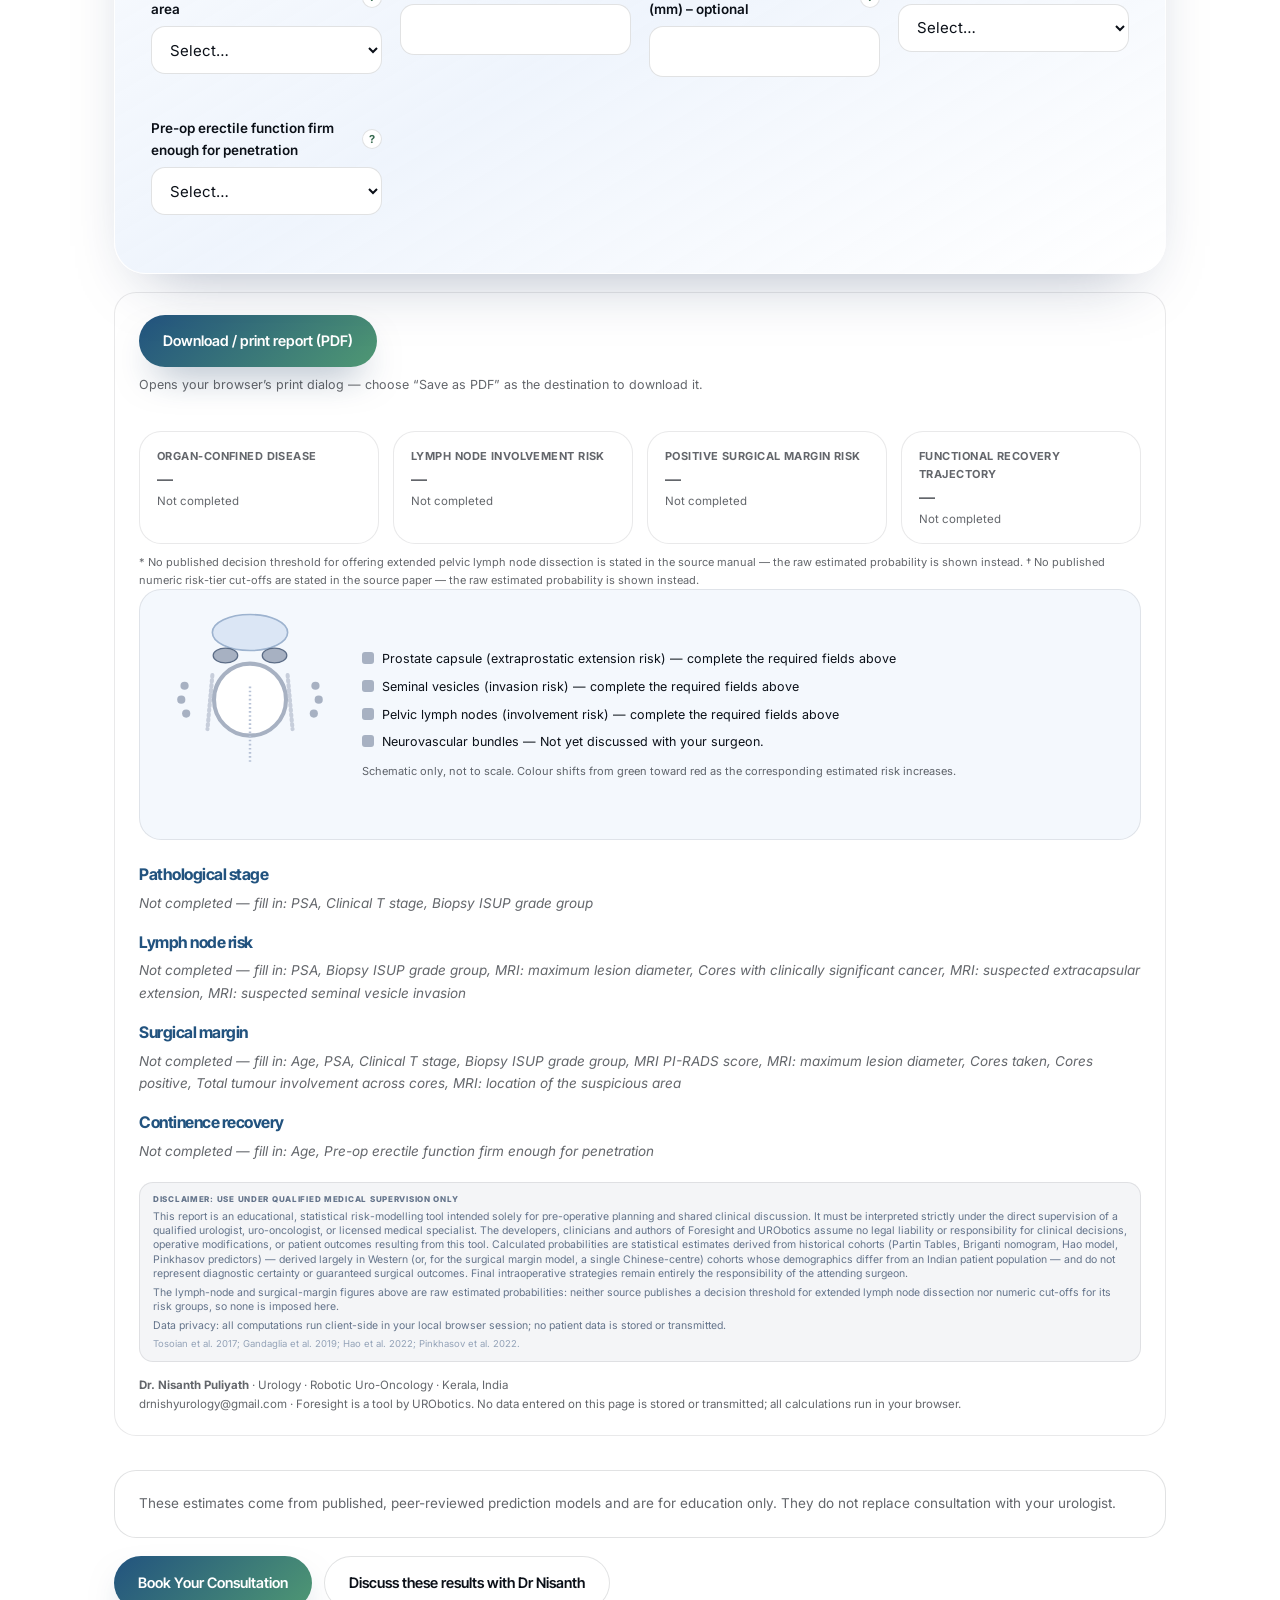
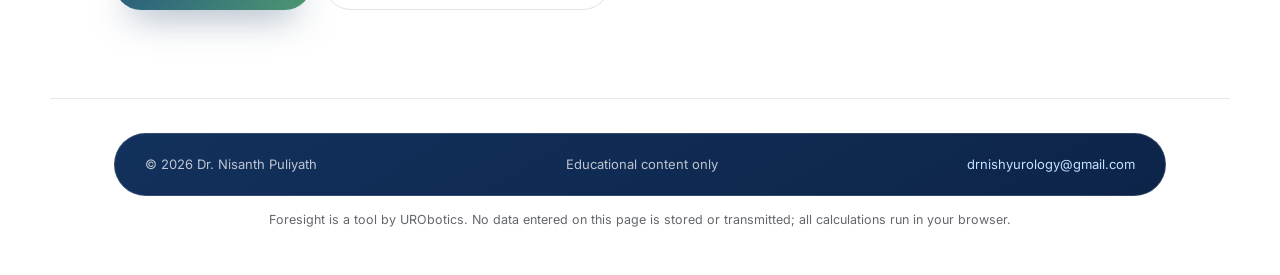
==== commit 7176b412: "Move the Outcome Calculator tabs above the letterhead Tabs (Outcome Calculator / How Foresight Works" ====
--- a/foresight/index.html
+++ b/foresight/index.html
@@ -354,9 +354,9 @@
 
 <main class="wrap band">
 
+  <div id="foresight-tabs" class="fs-tabs-wrap"></div>
+
   <div id="foresight-letterhead"></div>
-
-  <div id="foresight-tabs" class="fs-tabs-wrap"></div>
 
   <div id="foresight-form-wrap" class="glass fs-form-wrap">
     <h2 style="font-size:1.3rem;margin-bottom:4px">Your details</h2>
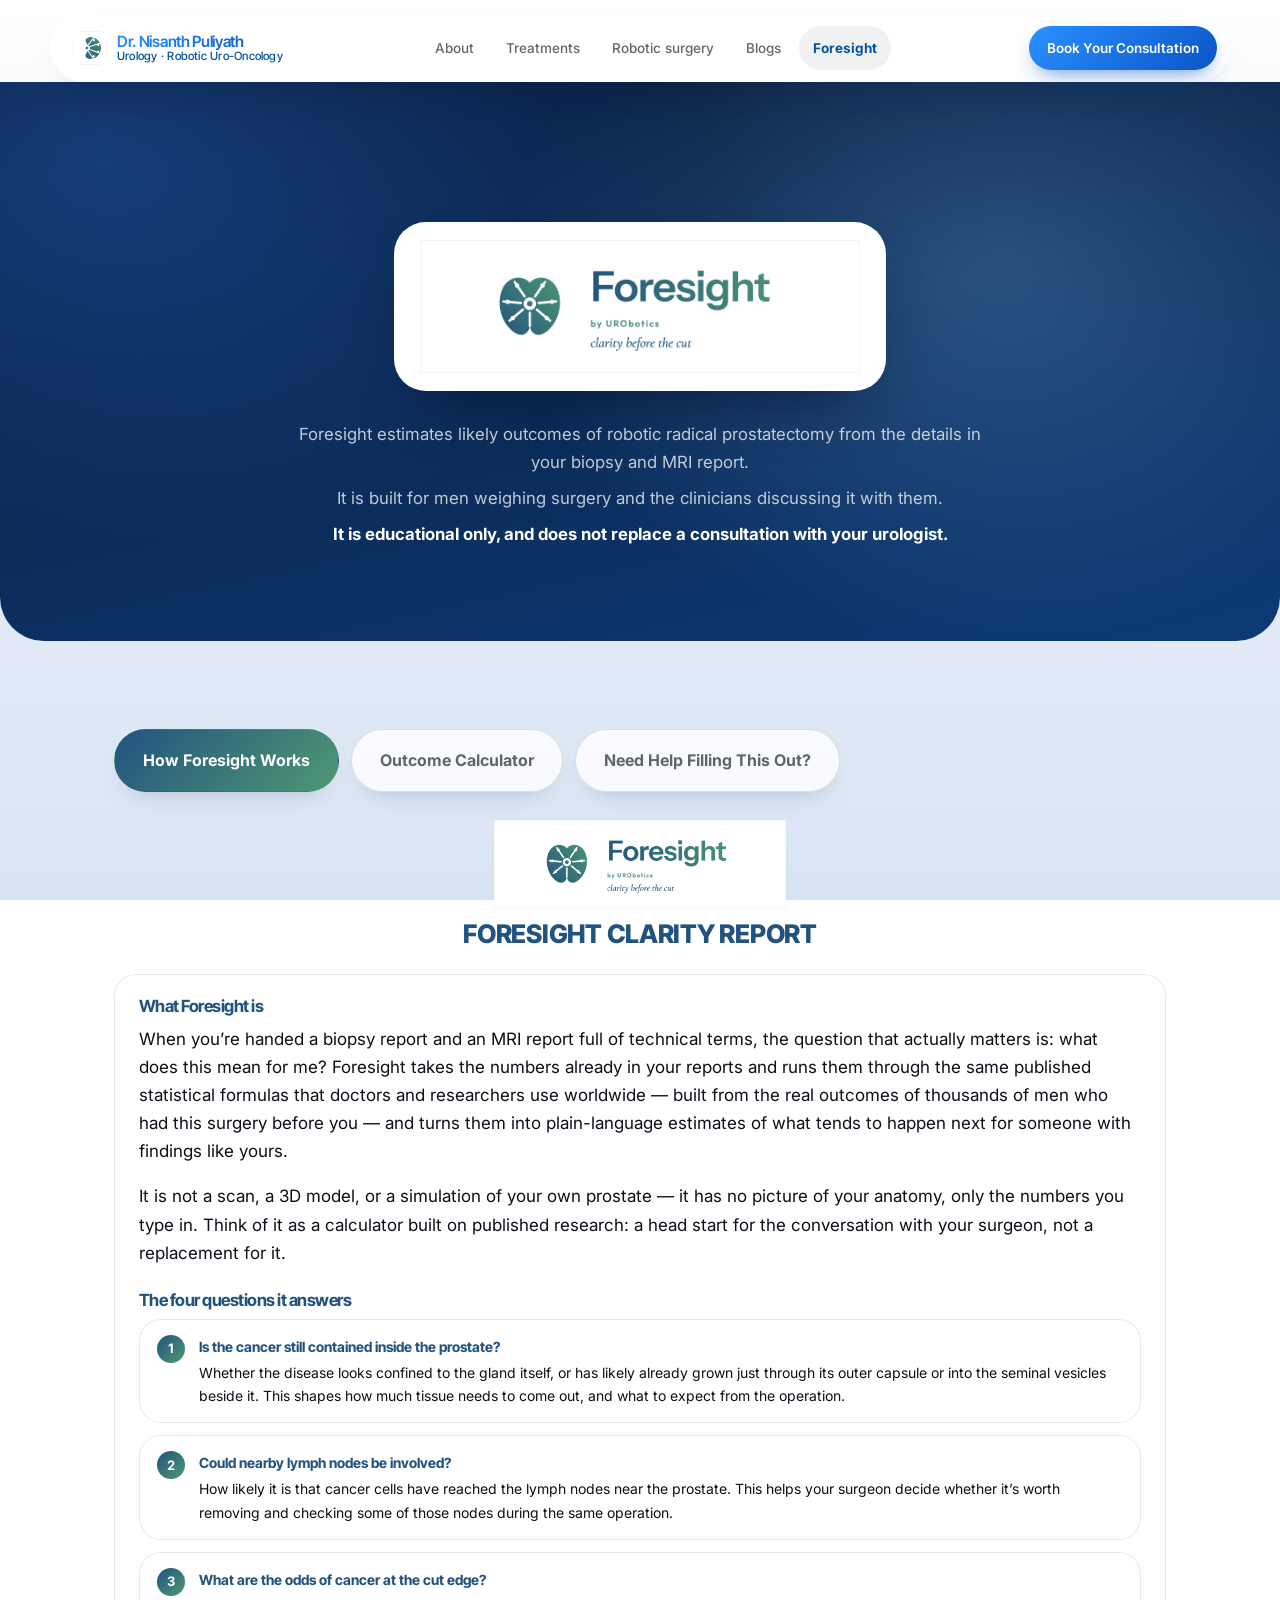
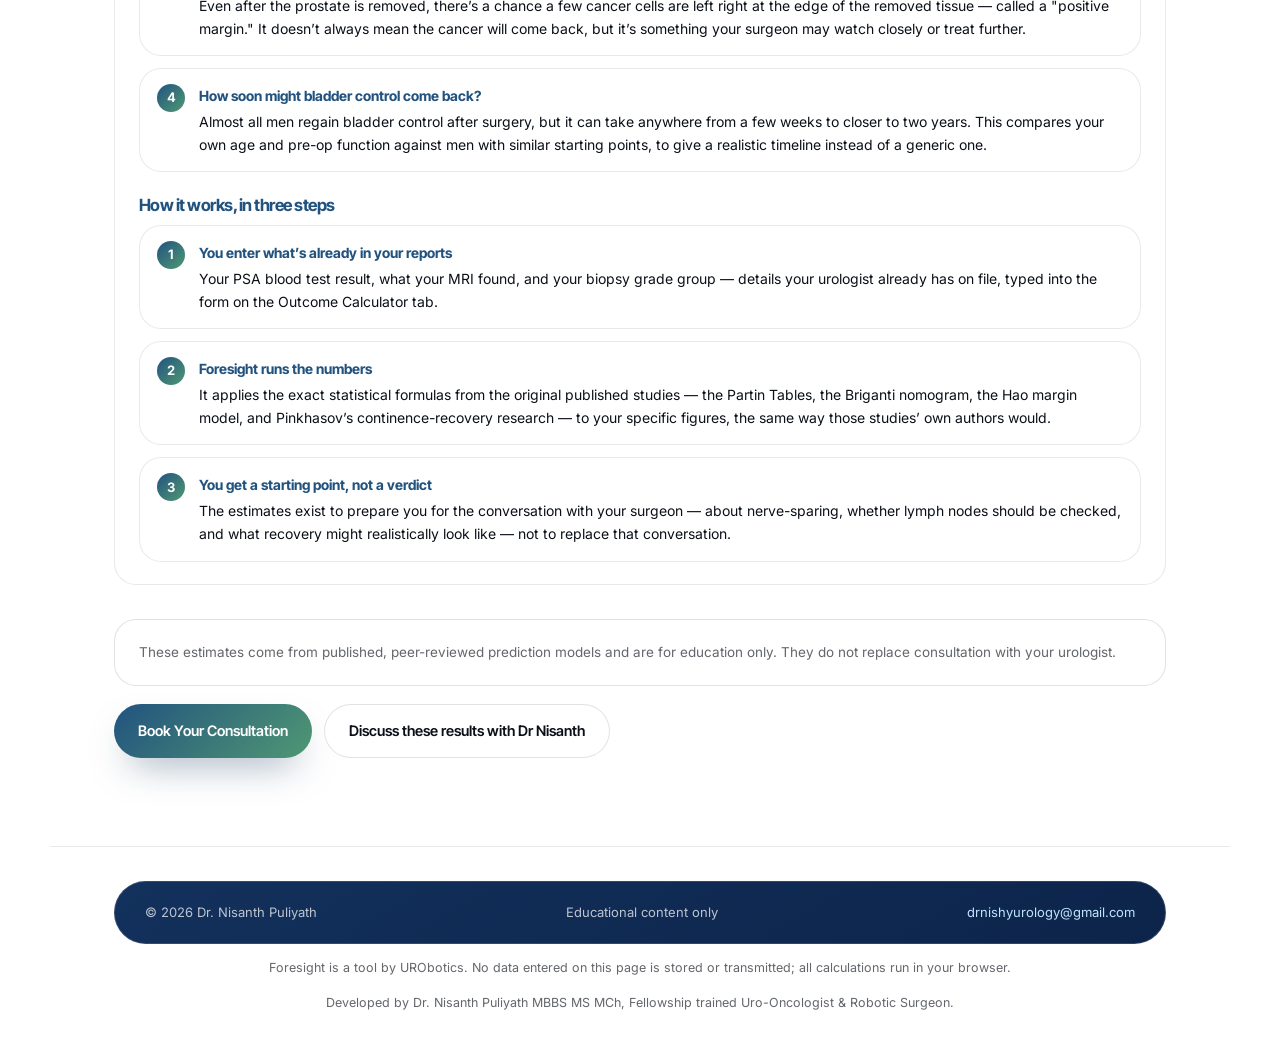
==== commit b62804d6: "Mark two fields optional; add developer credit line Cores with clinically significant cancer (%) and" ====
--- a/foresight/index.html
+++ b/foresight/index.html
@@ -3,24 +3,39 @@
 <head>
 <meta charset="UTF-8">
 <meta name="viewport" content="width=device-width, initial-scale=1.0">
-<title>Foresight by URObotics | Prostate cancer surgery outcome calculator</title>
-<meta name="description" content="An educational pre-operative outcome calculator for men considering robotic radical prostatectomy, built on published prediction models. Not a substitute for consultation.">
+<title>Foresight | URObotics</title>
+
+<!-- Primary Meta Tags -->
+<meta name="title" content="Foresight | URObotics">
+<meta name="description" content="Clarity before the cut. Advanced robotic urology planning and insights.">
 <meta name="robots" content="index, follow, max-image-preview:large">
 <meta name="theme-color" content="#eaf0f9">
 <link rel="canonical" href="https://drnisanthpuliyathurologist.org/foresight/">
-<link rel="icon" type="image/png" href="../images/favicon.png">
-<link rel="apple-touch-icon" href="../images/favicon.png">
-
+
+<!-- Open Graph / WhatsApp / Facebook / LinkedIn -->
 <meta property="og:type" content="website">
 <meta property="og:locale" content="en_IN">
 <meta property="og:site_name" content="Dr. Nisanth Puliyath">
-<meta property="og:title" content="Foresight by URObotics">
-<meta property="og:description" content="An educational pre-operative outcome calculator for men considering robotic radical prostatectomy, built on published prediction models.">
 <meta property="og:url" content="https://drnisanthpuliyathurologist.org/foresight/">
-<meta property="og:image" content="https://drnisanthpuliyathurologist.org/images/foresight-logo.png">
+<meta property="og:title" content="Foresight | URObotics">
+<meta property="og:description" content="Clarity before the cut. Advanced robotic urology planning and insights.">
+<meta property="og:image" content="https://drnisanthpuliyathurologist.org/images/foresight-icon.png">
+<meta property="og:image:width" content="512">
+<meta property="og:image:height" content="512">
+<meta property="og:image:type" content="image/png">
+
+<!-- Twitter / X -->
 <meta name="twitter:card" content="summary">
-<meta name="twitter:title" content="Foresight by URObotics">
-<meta name="twitter:description" content="An educational pre-operative outcome calculator for men considering robotic radical prostatectomy.">
+<meta name="twitter:url" content="https://drnisanthpuliyathurologist.org/foresight/">
+<meta name="twitter:title" content="Foresight | URObotics">
+<meta name="twitter:description" content="Clarity before the cut. Advanced robotic urology planning and insights.">
+<meta name="twitter:image" content="https://drnisanthpuliyathurologist.org/images/foresight-icon.png">
+
+<!-- Mobile Web App & Home Screen Icons -->
+<link rel="apple-touch-icon" href="https://drnisanthpuliyathurologist.org/images/foresight-icon.png">
+<link rel="icon" type="image/png" sizes="192x192" href="https://drnisanthpuliyathurologist.org/images/foresight-icon.png">
+<link rel="icon" type="image/png" sizes="32x32" href="../images/favicon.png">
+<link rel="icon" type="image/png" sizes="16x16" href="../images/favicon.png">
 
 <link rel="preconnect" href="https://fonts.googleapis.com">
 <link rel="preconnect" href="https://fonts.gstatic.com" crossorigin>
@@ -383,6 +398,7 @@
     <a href="mailto:drnishyurology@gmail.com">drnishyurology@gmail.com</a>
   </div>
   <p class="fs-privacy">Foresight is a tool by URObotics. No data entered on this page is stored or transmitted; all calculations run in your browser.</p>
+  <p class="fs-privacy">Developed by Dr. Nisanth Puliyath MBBS MS MCh, Fellowship trained Uro-Oncologist &amp; Robotic Surgeon.</p>
 </footer>
 
 <script>
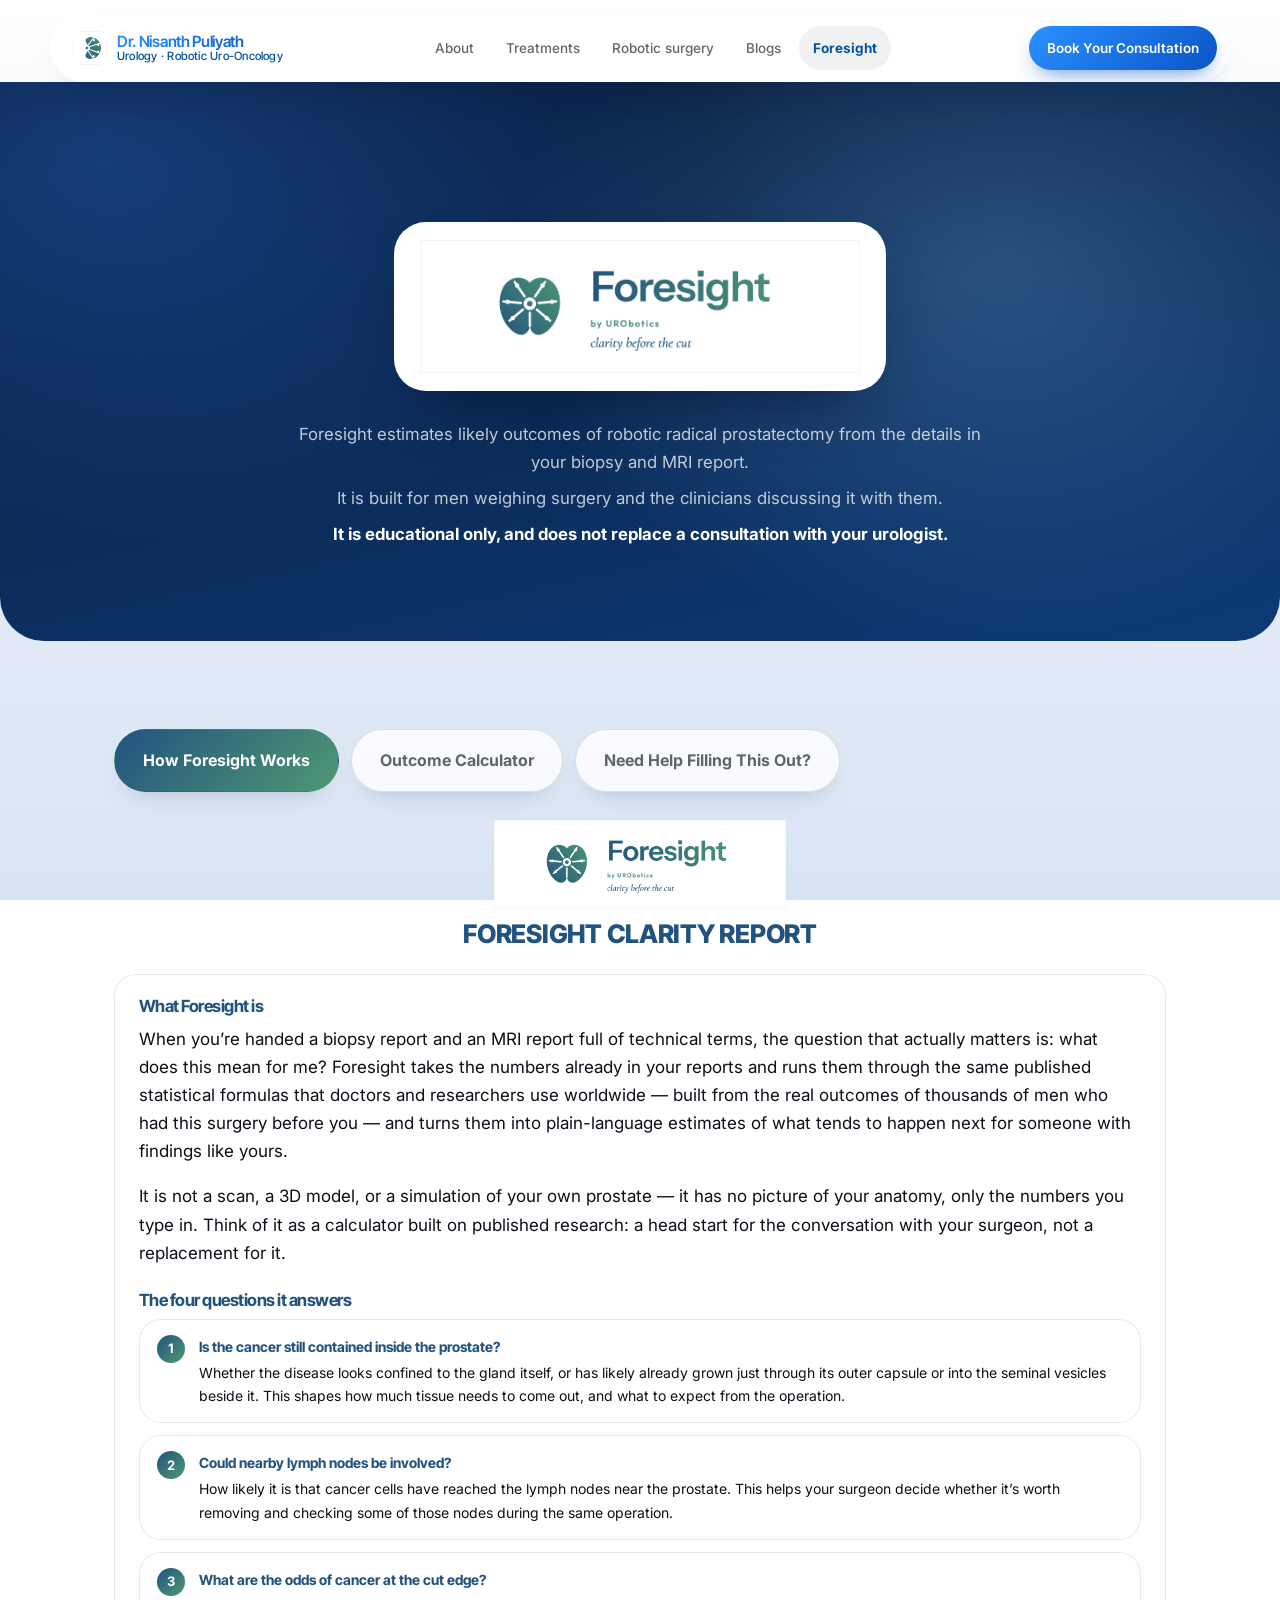
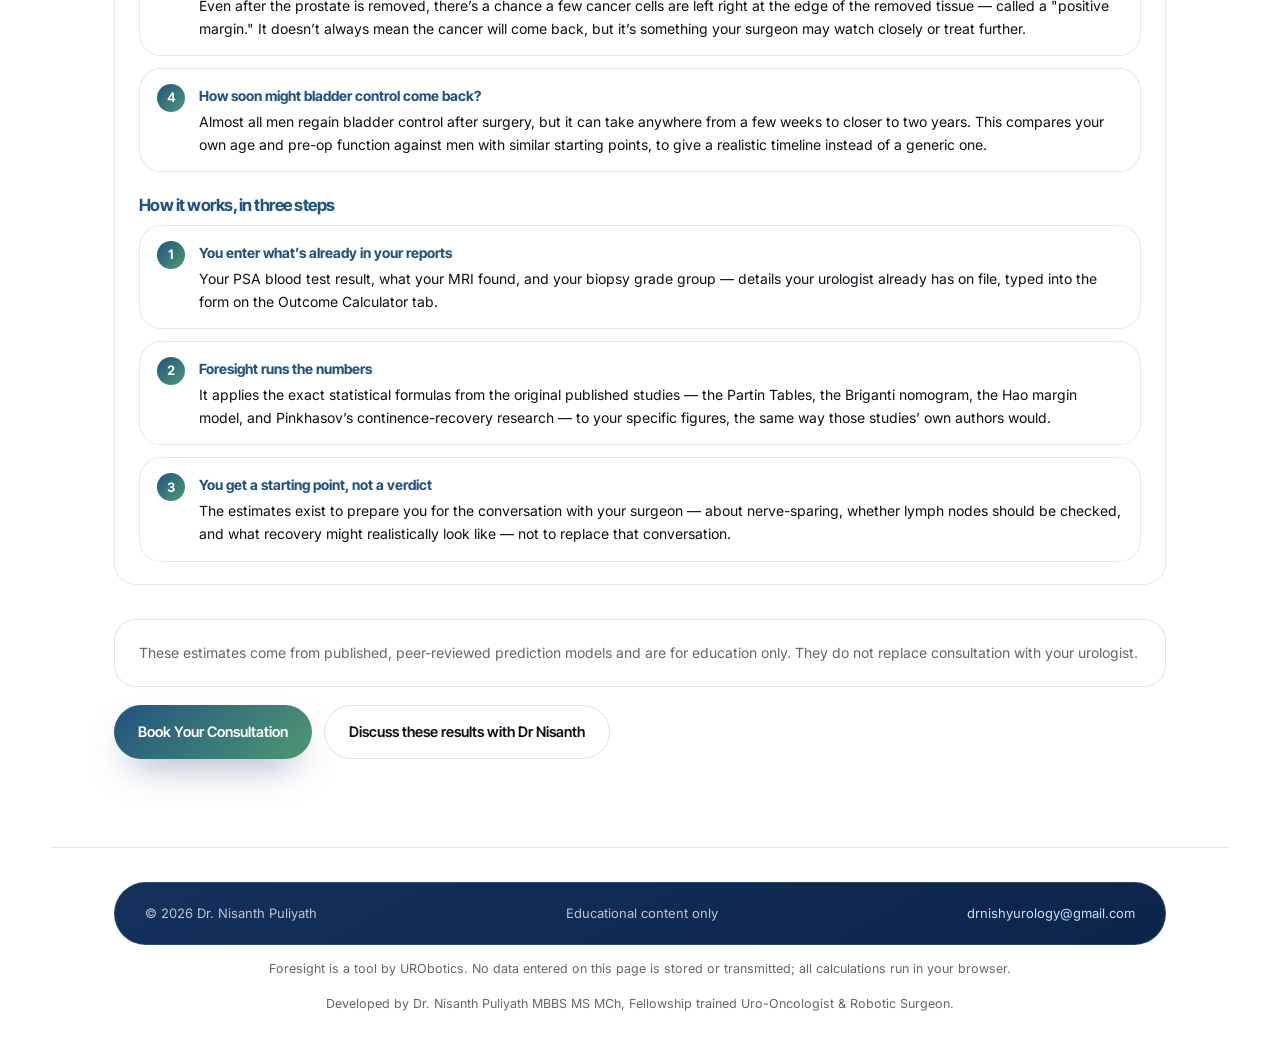
==== commit 45a2028a: "Mobile layout/readability pass + theme-matching transitions Mobile fixes: - Tab bar (3 stacked full-" ====
--- a/foresight/index.html
+++ b/foresight/index.html
@@ -148,23 +148,28 @@
 .fs-form{ display:grid; grid-template-columns:repeat(auto-fit,minmax(220px,1fr)); gap:18px; }
 .fs-field{ display:flex; flex-direction:column; gap:6px; position:relative; }
 .fs-label-row{ display:flex; align-items:center; gap:6px; }
-.fs-field label{ font-size:13.5px; font-weight:600; color:var(--text); }
+.fs-field label{ font-size:14.5px; font-weight:600; color:var(--text); }
 .fs-tip{
-  width:20px; height:20px; border-radius:50%; border:1px solid var(--edge); background:#fff;
-  font-size:11px; font-weight:700; color:var(--fs-teal-ink); line-height:1; flex:0 0 auto;
-}
+  position:relative; overflow:hidden;
+  width:23px; height:23px; border-radius:50%; border:1px solid var(--edge); background:#fff;
+  font-size:12px; font-weight:700; color:var(--fs-teal-ink); line-height:1; flex:0 0 auto;
+  transition:background .2s ease, border-color .2s ease, transform .15s ease;
+}
+.fs-tip:hover{ background:rgba(79,152,115,.12); border-color:var(--fs-teal); }
+.fs-tip:active{ transform:scale(.9); }
 .fs-tip-text{
-  display:none; font-size:12.5px; color:var(--muted); background:rgba(235,242,252,.9);
-  border:1px solid var(--edge-soft); border-radius:var(--r-sm); padding:8px 10px; margin:-2px 0 2px;
+  display:none; font-size:13.5px; line-height:1.5; color:var(--muted); background:rgba(235,242,252,.9);
+  border:1px solid var(--edge-soft); border-radius:var(--r-sm); padding:9px 11px; margin:-2px 0 2px;
 }
 .fs-tip-text--open{ display:block; }
 .fs-field input,.fs-field select{
-  font:inherit; font-size:15px; padding:12px 14px; border-radius:var(--r-sm);
+  font:inherit; font-size:16px; padding:12px 14px; border-radius:var(--r-sm);
   border:1px solid var(--edge); background:#fff; color:var(--text); min-height:48px;
+  transition:border-color .2s ease;
 }
 .fs-field input:focus,.fs-field select:focus{ border-color:var(--fs-teal); }
 .fs-field input[aria-invalid="true"],.fs-field select[aria-invalid="true"]{ border-color:#c0392b; }
-.fs-error{ min-height:16px; font-size:12.5px; color:#c0392b; margin:0; }
+.fs-error{ min-height:16px; font-size:13px; color:#c0392b; margin:0; }
 
 /* letterhead — logo + title stay visible on every tab; the clinician /
    patient-input badges only show while the Outcome Calculator tab is
@@ -179,10 +184,10 @@
   display:flex; flex-wrap:wrap; justify-content:center; align-items:center; gap:10px 18px;
   border-bottom:2px solid var(--edge-soft); padding-bottom:16px; max-width:640px; margin:0 auto;
 }
-.fs-letterhead-clinician{ font-size:13.5px; color:var(--text); }
+.fs-letterhead-clinician{ font-size:14px; color:var(--text); }
 .fs-letterhead-badges{ display:flex; flex-wrap:wrap; gap:8px; justify-content:center; }
 .fs-badge{
-  font-size:12.5px; font-weight:700; padding:5px 13px; border-radius:999px;
+  font-size:13px; font-weight:700; padding:5px 13px; border-radius:999px;
   background:rgba(34,83,127,.08); color:var(--fs-navy); border:1px solid rgba(34,83,127,.16);
 }
 
@@ -190,26 +195,60 @@
 .fs-tabs-wrap{ margin-bottom:24px; }
 .fs-tablist{ display:flex; flex-wrap:wrap; gap:12px; margin:0; }
 .fs-tab{
+  position:relative; overflow:hidden;
   padding:17px 28px; border-radius:999px; font-size:16px; font-weight:700;
   border:1px solid var(--edge); background:rgba(255,255,255,.8); color:var(--muted); min-height:56px;
   box-shadow:0 12px 28px -18px rgba(17,38,80,.35);
-}
+  transition:background .25s ease, color .25s ease, border-color .25s ease, transform .2s cubic-bezier(.2,.7,.2,1), box-shadow .25s ease;
+}
+.fs-tab:hover{ transform:translateY(-2px); border-color:var(--fs-teal); }
 .fs-tab[aria-selected="true"]{ background:var(--fs-gradient); color:#fff; border-color:transparent; }
+.fs-tab[aria-selected="true"]:hover{ filter:brightness(1.07); }
 .fs-panels{ margin-top:18px; }
 .fs-panel{ padding:22px 24px; border-radius:var(--r-md); background:rgba(255,255,255,.75); border:1px solid var(--edge-soft); }
 
 /* CTAs + note */
 .fs-note{
   margin-top:34px; padding:22px 24px; border-radius:var(--r-md);
-  background:rgba(255,255,255,.72); border:1px solid var(--edge); font-size:13.5px; color:var(--muted); line-height:1.6;
+  background:rgba(255,255,255,.72); border:1px solid var(--edge); font-size:14px; color:var(--muted); line-height:1.6;
 }
 .fs-cta-row{ display:flex; flex-wrap:wrap; gap:12px; margin-top:18px; }
 .btn{
+  position:relative; overflow:hidden;
   display:inline-flex; align-items:center; gap:8px; font-family:'Inter Tight',sans-serif;
   font-size:14.5px; font-weight:600; padding:14px 24px; border-radius:999px;
-}
+  transition:transform .28s cubic-bezier(.2,.7,.2,1), filter .28s ease, background .25s ease, box-shadow .28s ease;
+}
+.btn:hover{ transform:translateY(-2px); }
 .btn-primary{ background:var(--fs-gradient); color:#fff; box-shadow:0 18px 38px -16px rgba(22,54,92,.55); }
+.btn-primary:hover{ filter:brightness(1.09); }
 .btn-ghost{ background:rgba(255,255,255,.8); border:1px solid var(--edge); color:var(--text); }
+.btn-ghost:hover{ background:#fff; }
+
+/* click ripple + scroll reveal, matching the main site's motion language */
+.fs-ripple{
+  position:absolute; border-radius:50%; pointer-events:none;
+  transform:translate(-50%,-50%) scale(0); opacity:.5;
+  background:radial-gradient(circle, rgba(79,152,115,.55), rgba(79,152,115,0) 70%);
+  animation:fs-ripple .6s cubic-bezier(.2,.7,.2,1) forwards;
+}
+.btn-primary .fs-ripple, .fs-tab[aria-selected="true"] .fs-ripple{
+  background:radial-gradient(circle, rgba(255,255,255,.6), rgba(255,255,255,0) 70%);
+}
+@keyframes fs-ripple{ to{ transform:translate(-50%,-50%) scale(1); opacity:0; } }
+.fs-reveal{ opacity:0; transform:translateY(22px); transition:opacity .7s cubic-bezier(.2,.7,.2,1), transform .7s cubic-bezier(.2,.7,.2,1); }
+.fs-reveal.fs-in{ opacity:1; transform:none; }
+@media (prefers-reduced-motion:reduce){
+  .btn, .fs-tab, .fs-tip, .fs-field input, .fs-field select{ transition:none !important; }
+  .btn:hover, .fs-tab:hover{ transform:none !important; }
+  .fs-reveal{ opacity:1; transform:none; transition:none; }
+}
+
+/* mobile: compact the tab bar so it doesn't eat the screen */
+@media (max-width:600px){
+  .fs-tab{ padding:13px 20px; font-size:14.5px; min-height:48px; }
+  .fs-tablist{ gap:8px; }
+}
 
 /* report tab */
 .fs-report{ display:flex; flex-direction:column; gap:22px; align-items:flex-start; }
@@ -221,7 +260,7 @@
 .fs-report-line{ display:flex; flex-wrap:wrap; justify-content:space-between; gap:6px 16px; font-size:13.5px; }
 .fs-report-line-label{ color:var(--text); }
 .fs-report-line-value{ color:var(--fs-teal-ink); font-weight:600; text-align:right; }
-.fs-report-note,.fs-report-source{ font-size:12px; color:var(--muted); margin-top:6px; }
+.fs-report-note,.fs-report-source{ font-size:13px; color:var(--muted); margin-top:6px; }
 .fs-report-empty{ font-size:13.5px; color:var(--muted); font-style:italic; }
 .fs-report-footer{ font-size:11.5px; color:var(--muted); margin-top:14px; line-height:1.6; }
 
@@ -235,7 +274,7 @@
 
 /* risk chips */
 .fs-risk-chip{ display:inline-block; padding:2px 11px; border-radius:999px; color:#fff; font-weight:700; }
-.fs-plain-odds{ font-size:11px; color:var(--muted); font-style:italic; margin-top:4px; }
+.fs-plain-odds{ font-size:12.5px; color:var(--muted); font-style:italic; margin-top:4px; }
 
 /* static informational panels (How it works / Need help) */
 .fs-static-heading{ font-family:'Inter Tight',sans-serif; font-weight:700; font-size:1.05rem; color:var(--fs-navy); margin:0 0 10px; }
@@ -254,7 +293,7 @@
 .fs-help-checklist{ margin:10px 0 0; padding-left:20px; font-size:14.5px; color:var(--text); line-height:1.6; }
 .fs-help-checklist li{ margin-bottom:6px; }
 .fs-help-position{ font-size:14.5px; color:var(--text); }
-.fs-help-confidential{ font-size:12.5px; color:var(--muted); margin-top:18px; padding-top:16px; border-top:1px solid var(--edge-soft); }
+.fs-help-confidential{ font-size:13px; color:var(--muted); margin-top:18px; padding-top:16px; border-top:1px solid var(--edge-soft); }
 
 /* report dashboard */
 .fs-report-dash{ display:grid; grid-template-columns:repeat(auto-fit,minmax(190px,1fr)); gap:14px; margin-bottom:10px; }
@@ -262,16 +301,16 @@
 .fs-dash-card-label{ font-size:11px; font-weight:700; letter-spacing:.04em; text-transform:uppercase; color:var(--muted); margin-bottom:6px; }
 .fs-dash-card-value{ font-family:'Inter Tight',sans-serif; font-weight:700; font-size:1.5rem; color:var(--fs-navy); line-height:1.1; }
 .fs-dash-card-value--muted{ color:var(--muted); font-size:1rem; font-weight:600; }
-.fs-dash-card-sub{ font-size:11.5px; color:var(--muted); margin-top:5px; line-height:1.45; }
-.fs-report-dash-notes{ font-size:11px; color:var(--muted); margin:8px 0 24px; line-height:1.6; }
+.fs-dash-card-sub{ font-size:12.5px; color:var(--muted); margin-top:5px; line-height:1.45; }
+.fs-report-dash-notes{ font-size:12px; color:var(--muted); margin:8px 0 24px; line-height:1.6; }
 
 /* anatomical diagram */
 .fs-anatomy{ display:flex; flex-wrap:wrap; gap:22px; align-items:center; margin-bottom:26px; padding:18px 20px; border-radius:var(--r-md); background:rgba(235,242,252,.55); border:1px solid var(--edge-soft); }
 .fs-anatomy-svg{ width:180px; height:auto; flex:0 0 auto; }
-.fs-anatomy-legend{ flex:1 1 220px; display:flex; flex-direction:column; gap:7px; font-size:12.5px; color:var(--text); }
+.fs-anatomy-legend{ flex:1 1 220px; display:flex; flex-direction:column; gap:7px; font-size:13.5px; color:var(--text); }
 .fs-anatomy-legend-row{ display:flex; align-items:flex-start; gap:8px; }
 .fs-anatomy-swatch{ width:12px; height:12px; border-radius:3px; flex:0 0 auto; margin-top:3px; }
-.fs-anatomy-caption{ font-size:11px; color:var(--muted); margin-top:2px; }
+.fs-anatomy-caption{ font-size:12px; color:var(--muted); margin-top:2px; }
 
 @page{ size:A4 portrait; margin:12mm 15mm; }
 @media print{
@@ -381,10 +420,10 @@
 
   <div id="foresight-results"></div>
 
-  <div class="fs-note">
+  <div class="fs-note fs-reveal">
     These estimates come from published, peer-reviewed prediction models and are for education only. They do not replace consultation with your urologist.
   </div>
-  <div class="fs-cta-row">
+  <div class="fs-cta-row fs-reveal">
     <a class="btn btn-primary" href="https://cloudurologist.setmore.com?utm_source=in-app&amp;utm_medium=iosapp&amp;utm_campaign=settsharebp" target="_blank" rel="noopener">Book Your Consultation</a>
     <a class="btn btn-ghost" href="mailto:drnishyurology@gmail.com?subject=Discussing%20my%20Foresight%20results">Discuss these results with Dr Nisanth</a>
   </div>
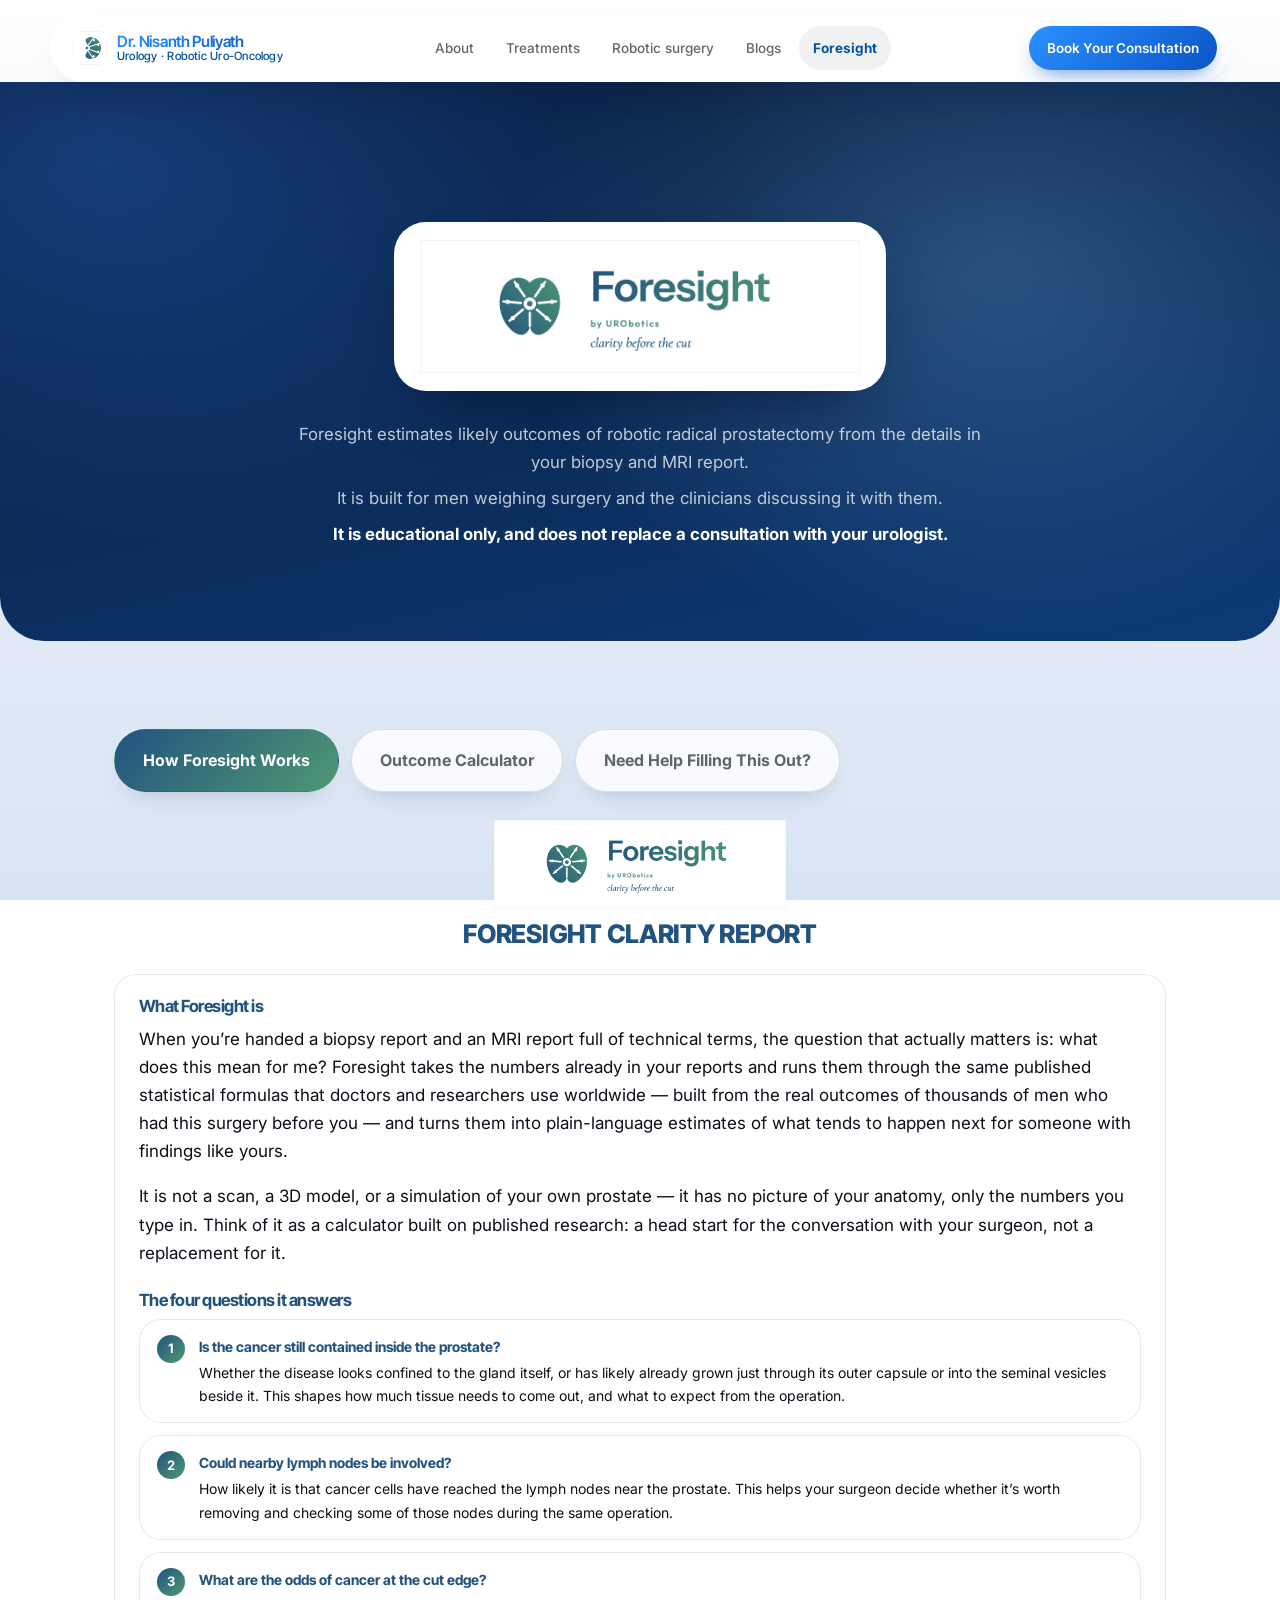
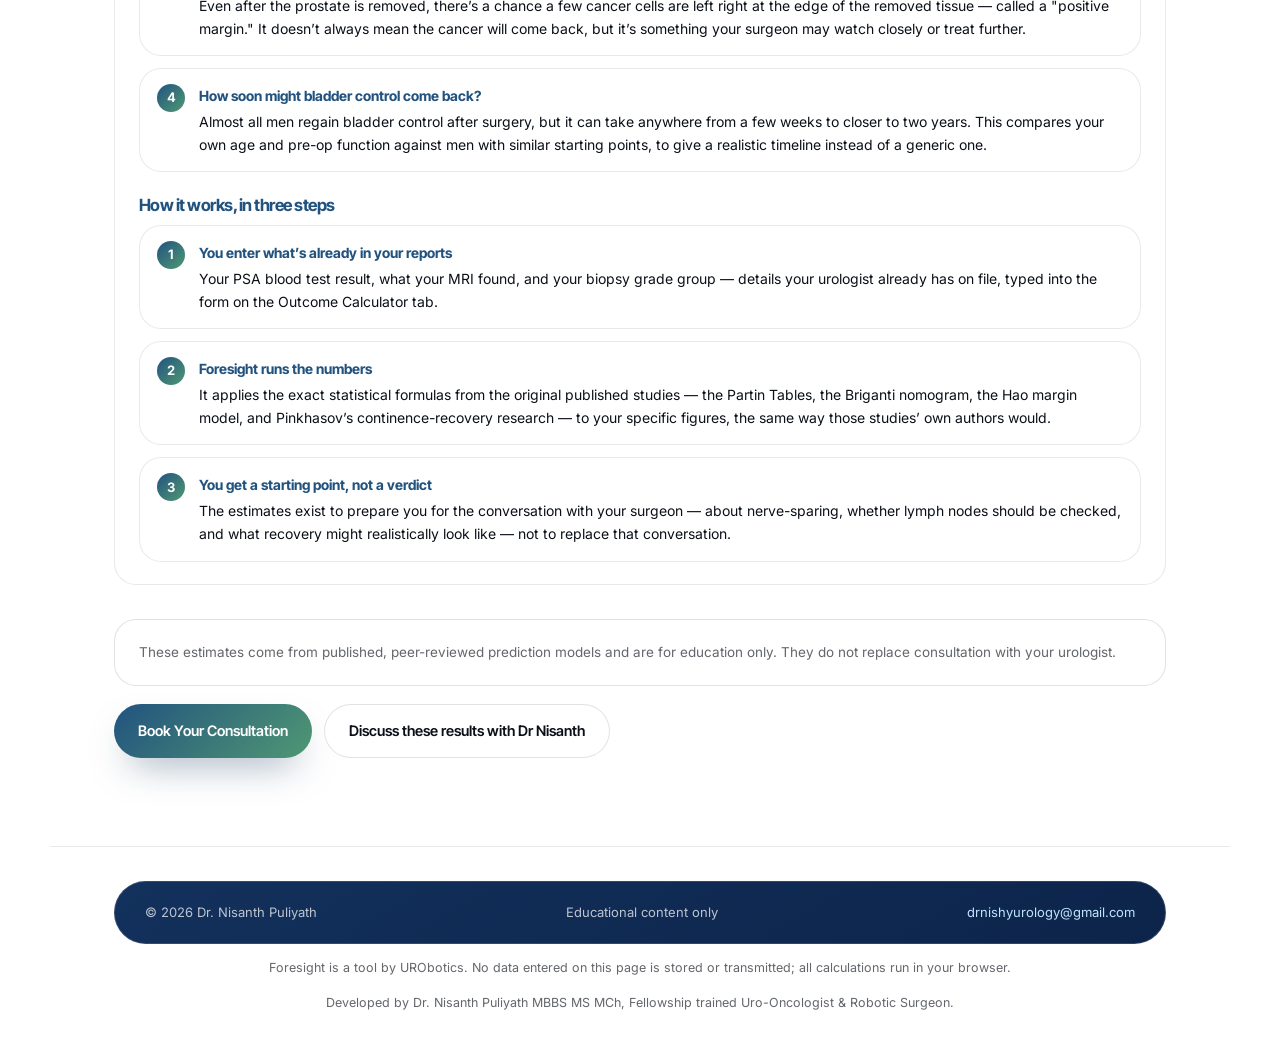
==== commit dff50dd8: "Point all booking buttons to the DrtoP page Replaces the Setmore appointment link with https://drtop" ====
--- a/foresight/index.html
+++ b/foresight/index.html
@@ -148,28 +148,23 @@
 .fs-form{ display:grid; grid-template-columns:repeat(auto-fit,minmax(220px,1fr)); gap:18px; }
 .fs-field{ display:flex; flex-direction:column; gap:6px; position:relative; }
 .fs-label-row{ display:flex; align-items:center; gap:6px; }
-.fs-field label{ font-size:14.5px; font-weight:600; color:var(--text); }
+.fs-field label{ font-size:13.5px; font-weight:600; color:var(--text); }
 .fs-tip{
-  position:relative; overflow:hidden;
-  width:23px; height:23px; border-radius:50%; border:1px solid var(--edge); background:#fff;
-  font-size:12px; font-weight:700; color:var(--fs-teal-ink); line-height:1; flex:0 0 auto;
-  transition:background .2s ease, border-color .2s ease, transform .15s ease;
-}
-.fs-tip:hover{ background:rgba(79,152,115,.12); border-color:var(--fs-teal); }
-.fs-tip:active{ transform:scale(.9); }
+  width:20px; height:20px; border-radius:50%; border:1px solid var(--edge); background:#fff;
+  font-size:11px; font-weight:700; color:var(--fs-teal-ink); line-height:1; flex:0 0 auto;
+}
 .fs-tip-text{
-  display:none; font-size:13.5px; line-height:1.5; color:var(--muted); background:rgba(235,242,252,.9);
-  border:1px solid var(--edge-soft); border-radius:var(--r-sm); padding:9px 11px; margin:-2px 0 2px;
+  display:none; font-size:12.5px; color:var(--muted); background:rgba(235,242,252,.9);
+  border:1px solid var(--edge-soft); border-radius:var(--r-sm); padding:8px 10px; margin:-2px 0 2px;
 }
 .fs-tip-text--open{ display:block; }
 .fs-field input,.fs-field select{
-  font:inherit; font-size:16px; padding:12px 14px; border-radius:var(--r-sm);
+  font:inherit; font-size:15px; padding:12px 14px; border-radius:var(--r-sm);
   border:1px solid var(--edge); background:#fff; color:var(--text); min-height:48px;
-  transition:border-color .2s ease;
 }
 .fs-field input:focus,.fs-field select:focus{ border-color:var(--fs-teal); }
 .fs-field input[aria-invalid="true"],.fs-field select[aria-invalid="true"]{ border-color:#c0392b; }
-.fs-error{ min-height:16px; font-size:13px; color:#c0392b; margin:0; }
+.fs-error{ min-height:16px; font-size:12.5px; color:#c0392b; margin:0; }
 
 /* letterhead — logo + title stay visible on every tab; the clinician /
    patient-input badges only show while the Outcome Calculator tab is
@@ -184,10 +179,10 @@
   display:flex; flex-wrap:wrap; justify-content:center; align-items:center; gap:10px 18px;
   border-bottom:2px solid var(--edge-soft); padding-bottom:16px; max-width:640px; margin:0 auto;
 }
-.fs-letterhead-clinician{ font-size:14px; color:var(--text); }
+.fs-letterhead-clinician{ font-size:13.5px; color:var(--text); }
 .fs-letterhead-badges{ display:flex; flex-wrap:wrap; gap:8px; justify-content:center; }
 .fs-badge{
-  font-size:13px; font-weight:700; padding:5px 13px; border-radius:999px;
+  font-size:12.5px; font-weight:700; padding:5px 13px; border-radius:999px;
   background:rgba(34,83,127,.08); color:var(--fs-navy); border:1px solid rgba(34,83,127,.16);
 }
 
@@ -195,60 +190,26 @@
 .fs-tabs-wrap{ margin-bottom:24px; }
 .fs-tablist{ display:flex; flex-wrap:wrap; gap:12px; margin:0; }
 .fs-tab{
-  position:relative; overflow:hidden;
   padding:17px 28px; border-radius:999px; font-size:16px; font-weight:700;
   border:1px solid var(--edge); background:rgba(255,255,255,.8); color:var(--muted); min-height:56px;
   box-shadow:0 12px 28px -18px rgba(17,38,80,.35);
-  transition:background .25s ease, color .25s ease, border-color .25s ease, transform .2s cubic-bezier(.2,.7,.2,1), box-shadow .25s ease;
-}
-.fs-tab:hover{ transform:translateY(-2px); border-color:var(--fs-teal); }
+}
 .fs-tab[aria-selected="true"]{ background:var(--fs-gradient); color:#fff; border-color:transparent; }
-.fs-tab[aria-selected="true"]:hover{ filter:brightness(1.07); }
 .fs-panels{ margin-top:18px; }
 .fs-panel{ padding:22px 24px; border-radius:var(--r-md); background:rgba(255,255,255,.75); border:1px solid var(--edge-soft); }
 
 /* CTAs + note */
 .fs-note{
   margin-top:34px; padding:22px 24px; border-radius:var(--r-md);
-  background:rgba(255,255,255,.72); border:1px solid var(--edge); font-size:14px; color:var(--muted); line-height:1.6;
+  background:rgba(255,255,255,.72); border:1px solid var(--edge); font-size:13.5px; color:var(--muted); line-height:1.6;
 }
 .fs-cta-row{ display:flex; flex-wrap:wrap; gap:12px; margin-top:18px; }
 .btn{
-  position:relative; overflow:hidden;
   display:inline-flex; align-items:center; gap:8px; font-family:'Inter Tight',sans-serif;
   font-size:14.5px; font-weight:600; padding:14px 24px; border-radius:999px;
-  transition:transform .28s cubic-bezier(.2,.7,.2,1), filter .28s ease, background .25s ease, box-shadow .28s ease;
-}
-.btn:hover{ transform:translateY(-2px); }
+}
 .btn-primary{ background:var(--fs-gradient); color:#fff; box-shadow:0 18px 38px -16px rgba(22,54,92,.55); }
-.btn-primary:hover{ filter:brightness(1.09); }
 .btn-ghost{ background:rgba(255,255,255,.8); border:1px solid var(--edge); color:var(--text); }
-.btn-ghost:hover{ background:#fff; }
-
-/* click ripple + scroll reveal, matching the main site's motion language */
-.fs-ripple{
-  position:absolute; border-radius:50%; pointer-events:none;
-  transform:translate(-50%,-50%) scale(0); opacity:.5;
-  background:radial-gradient(circle, rgba(79,152,115,.55), rgba(79,152,115,0) 70%);
-  animation:fs-ripple .6s cubic-bezier(.2,.7,.2,1) forwards;
-}
-.btn-primary .fs-ripple, .fs-tab[aria-selected="true"] .fs-ripple{
-  background:radial-gradient(circle, rgba(255,255,255,.6), rgba(255,255,255,0) 70%);
-}
-@keyframes fs-ripple{ to{ transform:translate(-50%,-50%) scale(1); opacity:0; } }
-.fs-reveal{ opacity:0; transform:translateY(22px); transition:opacity .7s cubic-bezier(.2,.7,.2,1), transform .7s cubic-bezier(.2,.7,.2,1); }
-.fs-reveal.fs-in{ opacity:1; transform:none; }
-@media (prefers-reduced-motion:reduce){
-  .btn, .fs-tab, .fs-tip, .fs-field input, .fs-field select{ transition:none !important; }
-  .btn:hover, .fs-tab:hover{ transform:none !important; }
-  .fs-reveal{ opacity:1; transform:none; transition:none; }
-}
-
-/* mobile: compact the tab bar so it doesn't eat the screen */
-@media (max-width:600px){
-  .fs-tab{ padding:13px 20px; font-size:14.5px; min-height:48px; }
-  .fs-tablist{ gap:8px; }
-}
 
 /* report tab */
 .fs-report{ display:flex; flex-direction:column; gap:22px; align-items:flex-start; }
@@ -260,7 +221,7 @@
 .fs-report-line{ display:flex; flex-wrap:wrap; justify-content:space-between; gap:6px 16px; font-size:13.5px; }
 .fs-report-line-label{ color:var(--text); }
 .fs-report-line-value{ color:var(--fs-teal-ink); font-weight:600; text-align:right; }
-.fs-report-note,.fs-report-source{ font-size:13px; color:var(--muted); margin-top:6px; }
+.fs-report-note,.fs-report-source{ font-size:12px; color:var(--muted); margin-top:6px; }
 .fs-report-empty{ font-size:13.5px; color:var(--muted); font-style:italic; }
 .fs-report-footer{ font-size:11.5px; color:var(--muted); margin-top:14px; line-height:1.6; }
 
@@ -274,7 +235,7 @@
 
 /* risk chips */
 .fs-risk-chip{ display:inline-block; padding:2px 11px; border-radius:999px; color:#fff; font-weight:700; }
-.fs-plain-odds{ font-size:12.5px; color:var(--muted); font-style:italic; margin-top:4px; }
+.fs-plain-odds{ font-size:11px; color:var(--muted); font-style:italic; margin-top:4px; }
 
 /* static informational panels (How it works / Need help) */
 .fs-static-heading{ font-family:'Inter Tight',sans-serif; font-weight:700; font-size:1.05rem; color:var(--fs-navy); margin:0 0 10px; }
@@ -293,7 +254,7 @@
 .fs-help-checklist{ margin:10px 0 0; padding-left:20px; font-size:14.5px; color:var(--text); line-height:1.6; }
 .fs-help-checklist li{ margin-bottom:6px; }
 .fs-help-position{ font-size:14.5px; color:var(--text); }
-.fs-help-confidential{ font-size:13px; color:var(--muted); margin-top:18px; padding-top:16px; border-top:1px solid var(--edge-soft); }
+.fs-help-confidential{ font-size:12.5px; color:var(--muted); margin-top:18px; padding-top:16px; border-top:1px solid var(--edge-soft); }
 
 /* report dashboard */
 .fs-report-dash{ display:grid; grid-template-columns:repeat(auto-fit,minmax(190px,1fr)); gap:14px; margin-bottom:10px; }
@@ -301,16 +262,16 @@
 .fs-dash-card-label{ font-size:11px; font-weight:700; letter-spacing:.04em; text-transform:uppercase; color:var(--muted); margin-bottom:6px; }
 .fs-dash-card-value{ font-family:'Inter Tight',sans-serif; font-weight:700; font-size:1.5rem; color:var(--fs-navy); line-height:1.1; }
 .fs-dash-card-value--muted{ color:var(--muted); font-size:1rem; font-weight:600; }
-.fs-dash-card-sub{ font-size:12.5px; color:var(--muted); margin-top:5px; line-height:1.45; }
-.fs-report-dash-notes{ font-size:12px; color:var(--muted); margin:8px 0 24px; line-height:1.6; }
+.fs-dash-card-sub{ font-size:11.5px; color:var(--muted); margin-top:5px; line-height:1.45; }
+.fs-report-dash-notes{ font-size:11px; color:var(--muted); margin:8px 0 24px; line-height:1.6; }
 
 /* anatomical diagram */
 .fs-anatomy{ display:flex; flex-wrap:wrap; gap:22px; align-items:center; margin-bottom:26px; padding:18px 20px; border-radius:var(--r-md); background:rgba(235,242,252,.55); border:1px solid var(--edge-soft); }
 .fs-anatomy-svg{ width:180px; height:auto; flex:0 0 auto; }
-.fs-anatomy-legend{ flex:1 1 220px; display:flex; flex-direction:column; gap:7px; font-size:13.5px; color:var(--text); }
+.fs-anatomy-legend{ flex:1 1 220px; display:flex; flex-direction:column; gap:7px; font-size:12.5px; color:var(--text); }
 .fs-anatomy-legend-row{ display:flex; align-items:flex-start; gap:8px; }
 .fs-anatomy-swatch{ width:12px; height:12px; border-radius:3px; flex:0 0 auto; margin-top:3px; }
-.fs-anatomy-caption{ font-size:12px; color:var(--muted); margin-top:2px; }
+.fs-anatomy-caption{ font-size:11px; color:var(--muted); margin-top:2px; }
 
 @page{ size:A4 portrait; margin:12mm 15mm; }
 @media print{
@@ -381,7 +342,7 @@
     <a href="../blog.html">Blogs</a>
     <a href="./" aria-current="page">Foresight</a>
   </div>
-  <a href="https://cloudurologist.setmore.com?utm_source=in-app&amp;utm_medium=iosapp&amp;utm_campaign=settsharebp" class="nav-cta" target="_blank" rel="noopener">Book Your Consultation</a>
+  <a href="https://drtop.in/dr/NisanthPuliyath" class="nav-cta" target="_blank" rel="noopener">Book Your Consultation</a>
   <button class="burger" id="burger" aria-label="Open menu" aria-expanded="false" aria-controls="menu">
     <i></i><i></i><i></i>
   </button>
@@ -392,7 +353,7 @@
   <a href="../index.html#robotic">Robotic surgery</a>
   <a href="../blog.html">Blogs</a>
   <a href="./" aria-current="page">Foresight</a>
-  <a href="https://cloudurologist.setmore.com?utm_source=in-app&amp;utm_medium=iosapp&amp;utm_campaign=settsharebp" target="_blank" rel="noopener">Book Your Consultation</a>
+  <a href="https://drtop.in/dr/NisanthPuliyath" target="_blank" rel="noopener">Book Your Consultation</a>
 </div>
 
 <div class="fs-hero-band">
@@ -420,11 +381,11 @@
 
   <div id="foresight-results"></div>
 
-  <div class="fs-note fs-reveal">
+  <div class="fs-note">
     These estimates come from published, peer-reviewed prediction models and are for education only. They do not replace consultation with your urologist.
   </div>
-  <div class="fs-cta-row fs-reveal">
-    <a class="btn btn-primary" href="https://cloudurologist.setmore.com?utm_source=in-app&amp;utm_medium=iosapp&amp;utm_campaign=settsharebp" target="_blank" rel="noopener">Book Your Consultation</a>
+  <div class="fs-cta-row">
+    <a class="btn btn-primary" href="https://drtop.in/dr/NisanthPuliyath" target="_blank" rel="noopener">Book Your Consultation</a>
     <a class="btn btn-ghost" href="mailto:drnishyurology@gmail.com?subject=Discussing%20my%20Foresight%20results">Discuss these results with Dr Nisanth</a>
   </div>
 
